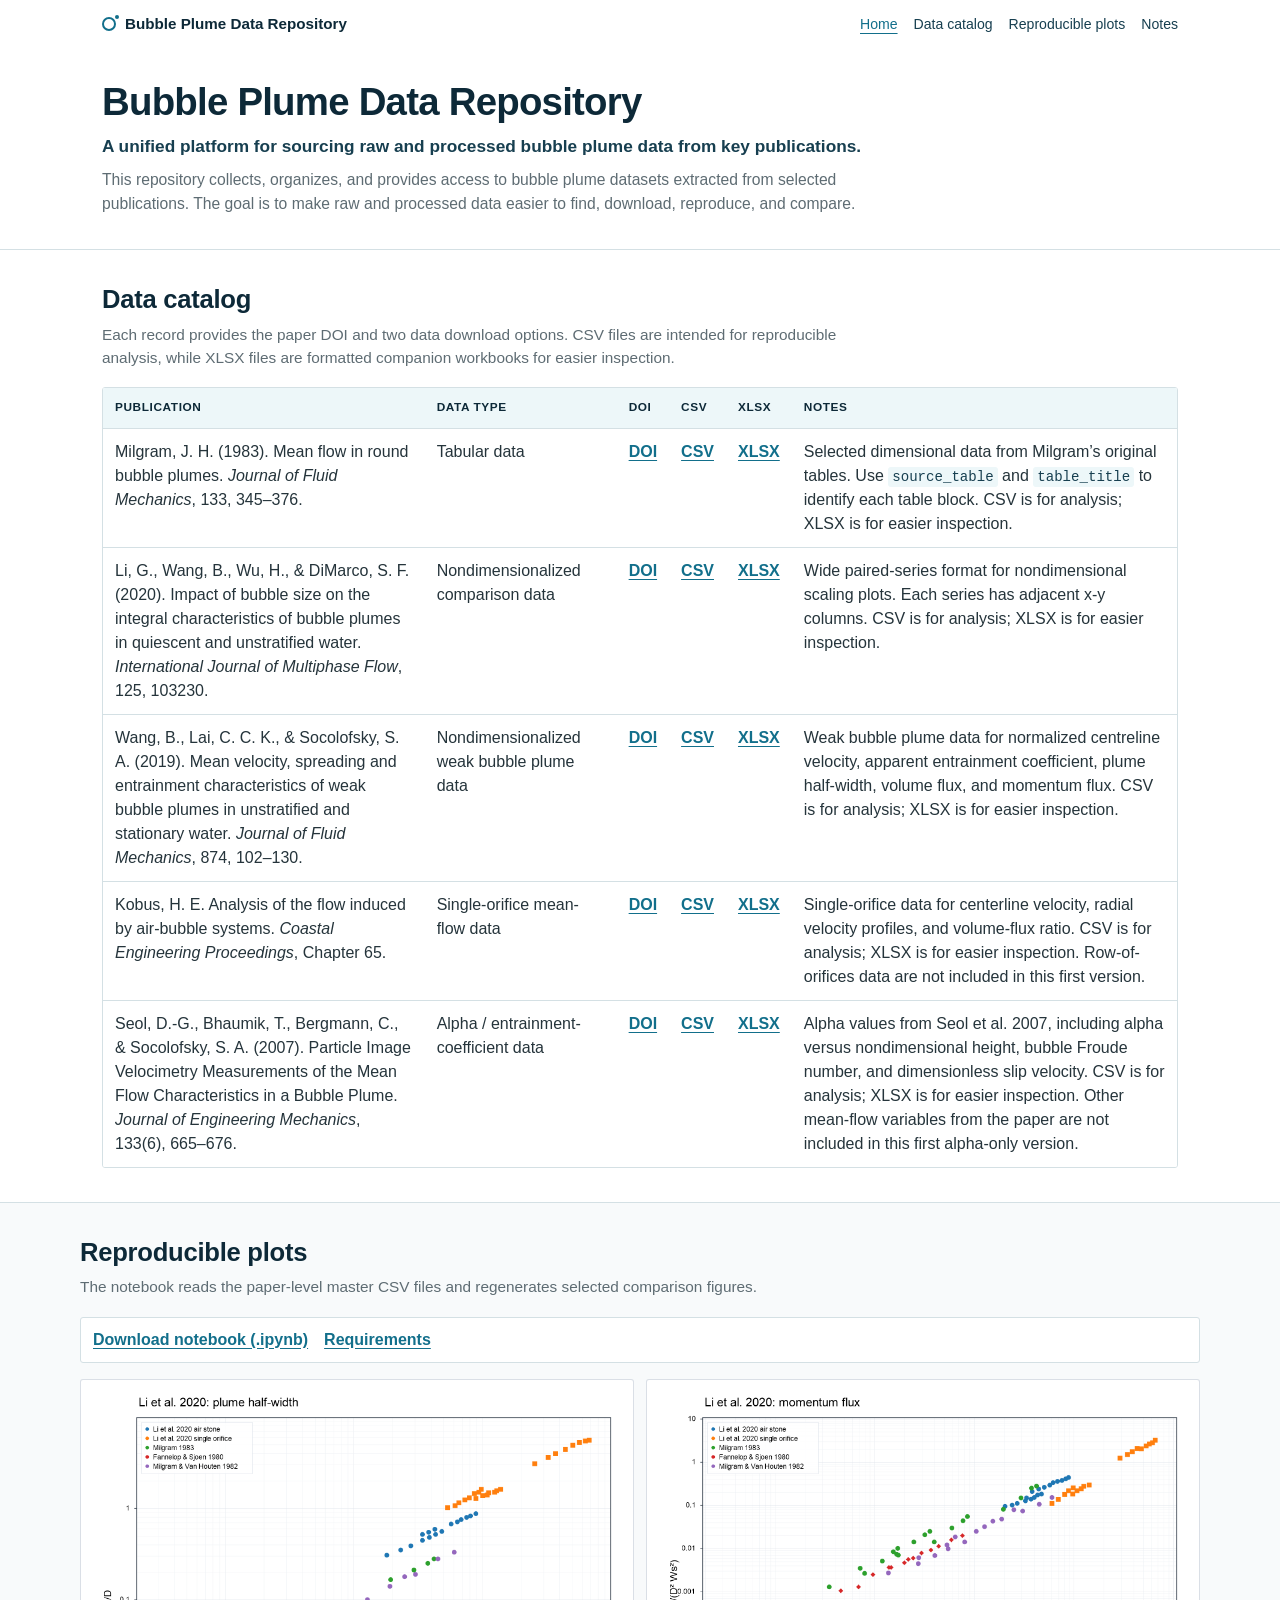
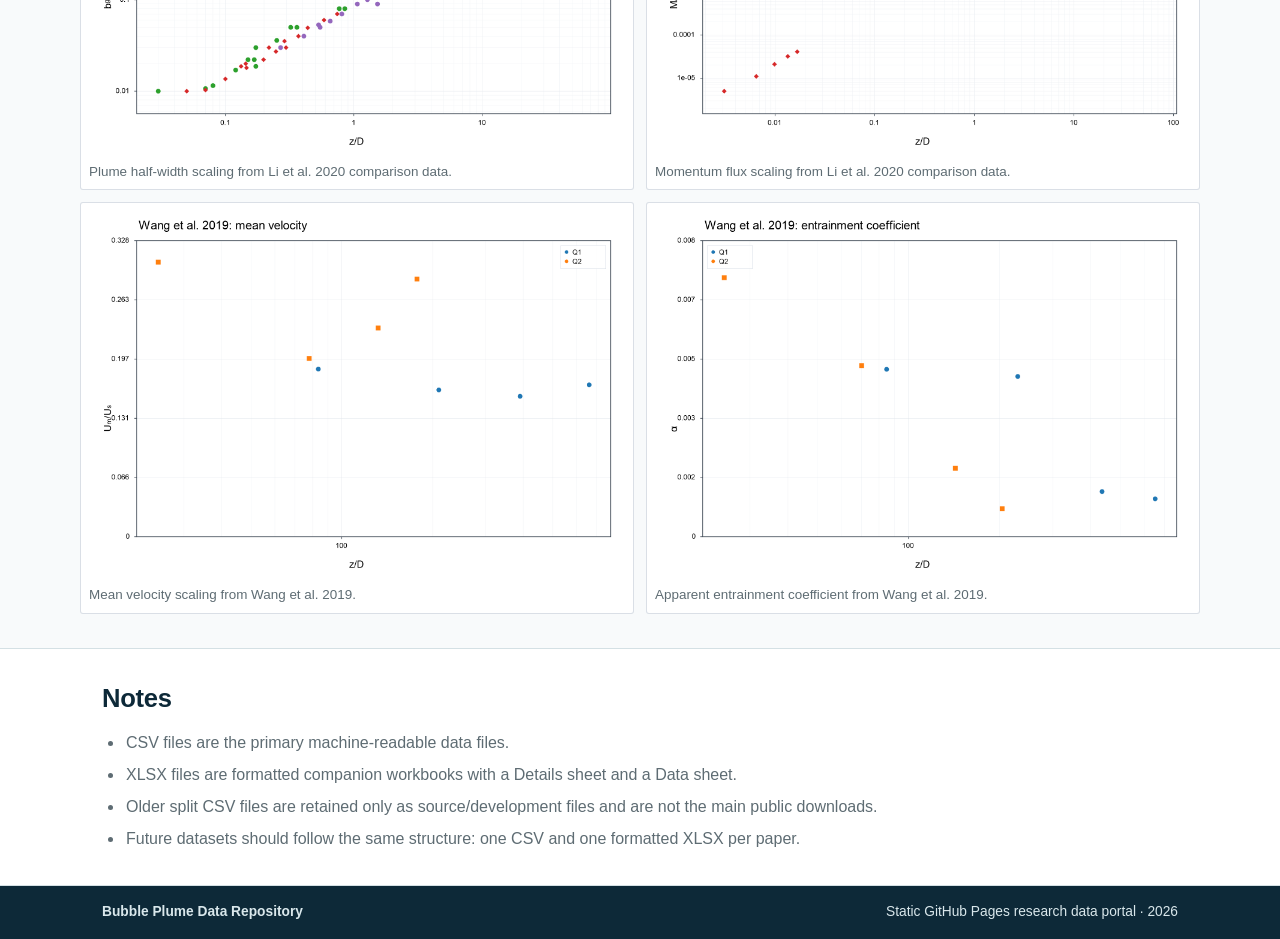
==== index.html @ fd795291 "Dong-Seol_alphavalueadded" ====
<!DOCTYPE html>
<html lang="en">
<head>
  <meta charset="UTF-8" />
  <meta name="viewport" content="width=device-width, initial-scale=1.0" />
  <meta
    name="description"
    content="A compact GitHub Pages data portal for raw and processed bubble plume datasets from key publications."
  />
  <title>Bubble Plume Data Repository</title>
  <link rel="stylesheet" href="style.css" />
</head>
<body>
  <a class="skip-link" href="#main-content">Skip to main content</a>

  <header class="site-header">
    <nav class="navbar" aria-label="Primary navigation">
      <a class="logo" href="#home" aria-label="Bubble Plume Data Repository home">
        <span class="logo-mark" aria-hidden="true"></span>
        <span>Bubble Plume Data Repository</span>
      </a>
      <ul class="nav-links">
        <li><a href="#home" aria-current="page">Home</a></li>
        <li><a href="#data-catalog">Data catalog</a></li>
        <li><a href="#reproducible-plots">Reproducible plots</a></li>
        <li><a href="#notes">Notes</a></li>
      </ul>
    </nav>

    <section id="home" class="hero portal-hero">
      <div class="hero-content">
        <h1>Bubble Plume Data Repository</h1>
        <p class="purpose-statement">
          A unified platform for sourcing raw and processed bubble plume data from key publications.
        </p>
        <p class="hero-text">
          This repository collects, organizes, and provides access to bubble plume datasets extracted from
          selected publications. The goal is to make raw and processed data easier to find, download,
          reproduce, and compare.
        </p>
      </div>
    </section>
  </header>

  <main id="main-content">
    <section id="data-catalog" class="section">
      <div class="section-heading">
        <h2>Data catalog</h2>
        <p class="section-intro">
          Each record provides the paper DOI and two data download options. CSV files are intended for
          reproducible analysis, while XLSX files are formatted companion workbooks for easier inspection.
        </p>
      </div>

      <div class="table-wrap" tabindex="0" role="region" aria-label="Bubble plume data catalog">
        <table class="dataset-table catalog-table">
          <thead>
            <tr>
              <th scope="col">Publication</th>
              <th scope="col">Data type</th>
              <th scope="col">DOI</th>
              <th scope="col">CSV</th>
              <th scope="col">XLSX</th>
              <th scope="col">Notes</th>
            </tr>
          </thead>
          <tbody>
            <tr>
              <td>
                Milgram, J. H. (1983). Mean flow in round bubble plumes.
                <cite>Journal of Fluid Mechanics</cite>, 133, 345&ndash;376.
              </td>
              <td>
                Tabular data
              </td>
              <td>
                <a class="download-link" href="https://doi.org/10.1017/S0022112083001950">
                  DOI
                </a>
              </td>
              <td>
                <a class="download-link" href="csv/paper_data_downloads/csv/papers/milgram_1983.csv" download>CSV</a>
              </td>
              <td>
                <a class="download-link" href="csv/paper_data_downloads/xlsx/papers/milgram_1983.xlsx" download>XLSX</a>
              </td>
              <td>
                Selected dimensional data from Milgram&rsquo;s original tables. Use <code>source_table</code>
                and <code>table_title</code> to identify each table block. CSV is for analysis; XLSX is for
                easier inspection.
              </td>
            </tr>
            <tr>
              <td>
                Li, G., Wang, B., Wu, H., &amp; DiMarco, S. F. (2020). Impact of bubble size on the integral
                characteristics of bubble plumes in quiescent and unstratified water.
                <cite>International Journal of Multiphase Flow</cite>, 125, 103230.
              </td>
              <td>
                Nondimensionalized comparison data
              </td>
              <td>
                <a class="download-link" href="https://doi.org/10.1016/j.ijmultiphaseflow.2020.103230">
                  DOI
                </a>
              </td>
              <td>
                <a class="download-link" href="csv/paper_data_downloads/csv/papers/li_2020.csv" download>CSV</a>
              </td>
              <td>
                <a class="download-link" href="csv/paper_data_downloads/xlsx/papers/li_2020.xlsx" download>XLSX</a>
              </td>
              <td>
                Wide paired-series format for nondimensional scaling plots. Each series has adjacent x-y
                columns. CSV is for analysis; XLSX is for easier inspection.
              </td>
            </tr>
            <tr>
              <td>
                Wang, B., Lai, C. C. K., &amp; Socolofsky, S. A. (2019). Mean velocity, spreading and
                entrainment characteristics of weak bubble plumes in unstratified and stationary water.
                <cite>Journal of Fluid Mechanics</cite>, 874, 102&ndash;130.
              </td>
              <td>
                Nondimensionalized weak bubble plume data
              </td>
              <td>
                <a class="download-link" href="https://doi.org/10.1017/jfm.2019.461">
                  DOI
                </a>
              </td>
              <td>
                <a class="download-link" href="csv/paper_data_downloads/csv/papers/wang_lai_socolofsky_2019.csv" download>CSV</a>
              </td>
              <td>
                <a class="download-link" href="csv/paper_data_downloads/xlsx/papers/wang_lai_socolofsky_2019.xlsx" download>XLSX</a>
              </td>
              <td>
                Weak bubble plume data for normalized centreline velocity, apparent entrainment coefficient,
                plume half-width, volume flux, and momentum flux. CSV is for analysis; XLSX is for easier
                inspection.
              </td>
            </tr>
            <tr>
              <td>
                Kobus, H. E. Analysis of the flow induced by air-bubble systems.
                <cite>Coastal Engineering Proceedings</cite>, Chapter 65.
              </td>
              <td>
                Single-orifice mean-flow data
              </td>
              <td>
                <a class="download-link" href="https://doi.org/10.1061/9780872620131.065">
                  DOI
                </a>
              </td>
              <td>
                <a class="download-link" href="csv/paper_data_downloads/csv/papers/kobus_1968.csv" download>CSV</a>
              </td>
              <td>
                <a class="download-link" href="csv/paper_data_downloads/xlsx/papers/kobus_1968.xlsx" download>XLSX</a>
              </td>
              <td>
                Single-orifice data for centerline velocity, radial velocity profiles, and volume-flux
                ratio. CSV is for analysis; XLSX is for easier inspection. Row-of-orifices data are not
                included in this first version.
              </td>
            </tr>
            <tr>
              <td>
                Seol, D.-G., Bhaumik, T., Bergmann, C., &amp; Socolofsky, S. A. (2007). Particle Image
                Velocimetry Measurements of the Mean Flow Characteristics in a Bubble Plume.
                <cite>Journal of Engineering Mechanics</cite>, 133(6), 665&ndash;676.
              </td>
              <td>
                Alpha / entrainment-coefficient data
              </td>
              <td>
                <a class="download-link" href="https://doi.org/10.1061/(ASCE)0733-9399(2007)133:6(665)">
                  DOI
                </a>
              </td>
              <td>
                <a class="download-link" href="csv/paper_data_downloads/csv/papers/seol_et_al_2007.csv" download>CSV</a>
              </td>
              <td>
                <a class="download-link" href="csv/paper_data_downloads/xlsx/papers/seol_et_al_2007.xlsx" download>XLSX</a>
              </td>
              <td>
                Alpha values from Seol et al. 2007, including alpha versus nondimensional height, bubble
                Froude number, and dimensionless slip velocity. CSV is for analysis; XLSX is for easier
                inspection. Other mean-flow variables from the paper are not included in this first
                alpha-only version.
              </td>
            </tr>
          </tbody>
        </table>
      </div>
    </section>

    <section id="reproducible-plots" class="section accent-section">
      <div class="section-heading">
        <h2>Reproducible plots</h2>
        <p class="section-intro">
          The notebook reads the paper-level master CSV files and regenerates selected comparison figures.
        </p>
      </div>

      <div class="resource-links" aria-label="Reproducible plotting resources">
        <a class="download-link" href="notebooks/reproducible_plots.ipynb" download="reproducible_plots.ipynb">Download notebook (.ipynb)</a>
        <a class="download-link" href="requirements.txt" download="requirements.txt">Requirements</a>
      </div>

      <div class="figure-grid">
        <figure class="figure-card">
          <img
            src="figures/reproducible_plots/li_2020_bgD_vs_zhat.png"
            alt="Plot of nondimensional plume half-width b_g over D versus z over D."
          />
          <figcaption>
            Plume half-width scaling from Li et al. 2020 comparison data.
          </figcaption>
        </figure>

        <figure class="figure-card">
          <img
            src="figures/reproducible_plots/li_2020_Mhat_vs_zhat.png"
            alt="Plot of nondimensional momentum flux versus z over D."
          />
          <figcaption>
            Momentum flux scaling from Li et al. 2020 comparison data.
          </figcaption>
        </figure>

        <figure class="figure-card">
          <img
            src="figures/reproducible_plots/wang_2019_UmUs_vs_zhat.png"
            alt="Plot of Wang et al. 2019 normalized mean velocity versus z over D."
          />
          <figcaption>
            Mean velocity scaling from Wang et al. 2019.
          </figcaption>
        </figure>

        <figure class="figure-card">
          <img
            src="figures/reproducible_plots/wang_2019_alpha_vs_zhat.png"
            alt="Plot of Wang et al. 2019 apparent entrainment coefficient versus z over D."
          />
          <figcaption>
            Apparent entrainment coefficient from Wang et al. 2019.
          </figcaption>
        </figure>
      </div>
    </section>

    <section id="notes" class="section">
      <div class="section-heading">
        <h2>Notes</h2>
      </div>

      <ul class="compact-list data-notes-list">
        <li>CSV files are the primary machine-readable data files.</li>
        <li>XLSX files are formatted companion workbooks with a Details sheet and a Data sheet.</li>
        <li>Older split CSV files are retained only as source/development files and are not the main public downloads.</li>
        <li>Future datasets should follow the same structure: one CSV and one formatted XLSX per paper.</li>
      </ul>
    </section>
  </main>

  <footer class="site-footer">
    <p><strong>Bubble Plume Data Repository</strong></p>
    <p>Static GitHub Pages research data portal &middot; 2026</p>
  </footer>
</body>
</html>
---- style.css ----
* {
  box-sizing: border-box;
  margin: 0;
  padding: 0;
}

:root {
  --navy: #0d2938;
  --navy-soft: #173f50;
  --blue: #126f8b;
  --cyan: #83d5e7;
  --light-blue: #edf7f9;
  --paper: #f8fafb;
  --text: #25343b;
  --muted: #5e6c73;
  --white: #ffffff;
  --border: #d4e0e4;
  --max-width: 1120px;
}

html {
  scroll-behavior: smooth;
}

body {
  background: var(--white);
  color: var(--text);
  font-family: Arial, Helvetica, sans-serif;
  line-height: 1.5;
}

a {
  color: inherit;
}

code {
  font-family: "Courier New", Courier, monospace;
}

.skip-link {
  position: absolute;
  top: 10px;
  left: 10px;
  z-index: 10;
  padding: 8px 12px;
  background: var(--white);
  color: var(--navy);
  font-weight: 700;
  transform: translateY(-160%);
}

.skip-link:focus {
  transform: translateY(0);
}

.site-header {
  border-bottom: 1px solid var(--border);
  background: var(--white);
}

.navbar {
  display: flex;
  align-items: center;
  justify-content: space-between;
  gap: 18px;
  max-width: var(--max-width);
  margin: 0 auto;
  padding: 12px 22px;
}

.logo {
  display: inline-flex;
  align-items: center;
  gap: 9px;
  color: var(--navy);
  font-size: 0.95rem;
  font-weight: 700;
  text-decoration: none;
}

.logo-mark {
  width: 14px;
  height: 14px;
  border: 2px solid var(--blue);
  border-radius: 50%;
  box-shadow: 8px -7px 0 -5px var(--blue);
}

.nav-links {
  display: flex;
  flex-wrap: wrap;
  gap: 6px 16px;
  list-style: none;
}

.nav-links a {
  color: var(--navy-soft);
  font-size: 0.88rem;
  text-decoration: none;
}

.nav-links a:hover,
.nav-links a[aria-current="page"] {
  color: var(--blue);
  text-decoration: underline;
  text-underline-offset: 4px;
}

.hero {
  display: grid;
  grid-template-columns: minmax(0, 1.6fr) minmax(260px, 0.75fr);
  gap: 34px;
  max-width: var(--max-width);
  margin: 0 auto;
  padding: 34px 22px 38px;
}

.portal-hero,
.page-hero {
  grid-template-columns: minmax(0, 1fr);
  padding-top: 32px;
  padding-bottom: 34px;
}

.paper-hero {
  grid-template-columns: minmax(0, 1.45fr) minmax(260px, 0.65fr);
}

.hero-content {
  max-width: 880px;
}

h1 {
  max-width: 860px;
  margin-bottom: 10px;
  color: var(--navy);
  font-size: clamp(1.85rem, 3vw, 2.55rem);
  letter-spacing: -0.02em;
  line-height: 1.15;
}

h2 {
  color: var(--navy);
  font-size: clamp(1.35rem, 2vw, 1.85rem);
  letter-spacing: -0.01em;
  line-height: 1.2;
}

h3 {
  color: var(--navy);
}

.purpose-statement,
.paper-title {
  margin-bottom: 8px;
  color: var(--navy-soft);
  font-size: 1.08rem;
  font-weight: 700;
}

.hero-text {
  max-width: 780px;
  color: var(--muted);
  font-size: 0.98rem;
}

.scope-card {
  align-self: start;
  padding: 16px;
  border: 1px solid var(--border);
  border-left: 4px solid var(--blue);
  border-radius: 3px;
  background: var(--paper);
}

.scope-card ul {
  display: grid;
  gap: 7px;
  padding-left: 18px;
  color: var(--muted);
  font-size: 0.92rem;
}

.paper-facts {
  display: grid;
  gap: 10px;
}

.paper-facts div {
  padding-bottom: 8px;
  border-bottom: 1px solid var(--border);
}

.paper-facts div:last-child {
  padding-bottom: 0;
  border-bottom: 0;
}

.paper-facts dt {
  color: var(--blue);
  font-size: 0.72rem;
  font-weight: 800;
  letter-spacing: 0.06em;
  text-transform: uppercase;
}

.paper-facts dd {
  color: var(--navy-soft);
  font-size: 0.92rem;
}

.section {
  max-width: var(--max-width);
  margin: 0 auto;
  padding: 34px 22px;
  scroll-margin-top: 20px;
}

.section-heading {
  max-width: 820px;
  margin-bottom: 18px;
}

.section-intro {
  max-width: 760px;
  margin-top: 8px;
  color: var(--muted);
  font-size: 0.96rem;
}

.accent-section {
  max-width: none;
  border-top: 1px solid var(--border);
  border-bottom: 1px solid var(--border);
  background: var(--paper);
}

.accent-section > * {
  max-width: var(--max-width);
  margin-right: auto;
  margin-left: auto;
}

.table-wrap {
  overflow-x: auto;
  border: 1px solid var(--border);
  border-radius: 3px;
  background: var(--white);
}

.table-wrap:focus-visible {
  outline: 3px solid var(--cyan);
  outline-offset: 3px;
}

.dataset-table {
  width: 100%;
  min-width: 760px;
  border-collapse: collapse;
  background: var(--white);
}

.catalog-table {
  min-width: 1040px;
}

.dataset-table caption {
  padding: 10px 12px;
  border-bottom: 1px solid var(--border);
  color: var(--muted);
  font-size: 0.88rem;
  text-align: left;
}

.dataset-table th,
.dataset-table td {
  padding: 11px 12px;
  border-bottom: 1px solid var(--border);
  text-align: left;
  vertical-align: top;
}

.dataset-table th {
  background: var(--light-blue);
  color: var(--navy);
  font-size: 0.74rem;
  letter-spacing: 0.05em;
  text-transform: uppercase;
}

.dataset-table tbody tr:last-child td {
  border-bottom: 0;
}

.dataset-table code,
.metadata-note code,
.data-notes-list code {
  padding: 2px 4px;
  border-radius: 3px;
  background: var(--light-blue);
  color: var(--navy-soft);
  font-size: 0.88rem;
}

.table-link-list {
  display: grid;
  gap: 5px;
  padding-left: 18px;
}

.download-pair {
  display: inline-flex;
  flex-wrap: wrap;
  gap: 4px 8px;
  align-items: baseline;
}

.download-link,
.dataset-page-link,
.doi-link {
  color: var(--blue);
  font-weight: 700;
  text-underline-offset: 3px;
}

.compact-list {
  display: grid;
  gap: 8px;
  max-width: 900px;
  padding-left: 22px;
  color: var(--muted);
}

.resource-links {
  display: flex;
  flex-wrap: wrap;
  gap: 8px 16px;
  margin-bottom: 16px;
  padding: 10px 12px;
  border: 1px solid var(--border);
  border-radius: 3px;
  background: var(--white);
}

.figure-grid {
  display: grid;
  grid-template-columns: repeat(2, minmax(0, 1fr));
  gap: 12px;
}

.figure-card {
  padding: 6px;
  border: 1px solid rgba(148, 163, 184, 0.35);
  border-radius: 3px;
  background: var(--white);
}

.figure-grid img {
  display: block;
  width: 100%;
  height: auto;
}

.figure-grid figcaption {
  margin: 6px 2px 2px;
  color: var(--muted);
  font-size: 0.84rem;
  line-height: 1.35;
}

.figure-note {
  max-width: 820px;
  margin-top: 14px;
  color: var(--muted);
  font-size: 0.92rem;
}

.figure-list li,
.data-notes-list li {
  padding-left: 2px;
}

.paper-synopsis {
  border-top: 1px solid var(--border);
  border-bottom: 1px solid var(--border);
  background: var(--paper);
}

.paper-synopsis-inner {
  display: grid;
  grid-template-columns: 145px minmax(0, 1fr);
  gap: 22px;
  max-width: var(--max-width);
  margin: 0 auto;
  padding: 18px 22px;
}

.paper-synopsis h2 {
  color: var(--blue);
  font-size: 0.72rem;
  letter-spacing: 0.1em;
  line-height: 1.4;
  text-transform: uppercase;
}

.paper-synopsis p {
  max-width: 900px;
  color: var(--navy-soft);
  font-size: 0.94rem;
}

.citation-grid {
  display: grid;
  grid-template-columns: 1fr 1fr;
  gap: 14px;
}

.citation-card {
  padding: 17px;
  border: 1px solid var(--border);
  border-radius: 3px;
  background: var(--white);
}

.citation-card.primary-source {
  border-left: 4px solid var(--blue);
}

.citation-card h3 {
  margin-bottom: 8px;
  font-size: 1.02rem;
}

.citation-card p {
  color: var(--muted);
}

.citation-card-wide {
  max-width: 900px;
}

.doi-link {
  display: inline-block;
  margin-top: 12px;
  overflow-wrap: anywhere;
}

.provenance-note {
  max-width: var(--max-width);
  padding-left: 20px;
  border-left: 4px solid var(--blue);
}

.provenance-note h2 {
  margin-bottom: 10px;
  font-size: clamp(1.28rem, 1.8vw, 1.55rem);
}

.provenance-note > p:last-child {
  max-width: 920px;
  color: var(--navy-soft);
}

.related-record-link {
  max-width: 920px;
  margin-top: 12px;
  color: var(--navy-soft);
}

.variable-definition {
  display: block;
  max-width: 250px;
  margin-top: 4px;
  color: var(--muted);
  font-size: 0.82rem;
  line-height: 1.35;
}

.dataset-group + .dataset-group {
  margin-top: 26px;
}

.dataset-group-heading {
  margin-bottom: 10px;
}

.dataset-group-heading h3 {
  margin-bottom: 2px;
  font-size: 1.05rem;
}

.dataset-group-heading p {
  color: var(--muted);
  font-size: 0.9rem;
}

.metadata-note {
  max-width: 850px;
  margin-top: 14px;
  padding: 12px 14px;
  border-left: 4px solid var(--blue);
  background: var(--light-blue);
  color: var(--muted);
}

/* Legacy prototype components retained so secondary pages still render cleanly. */
.two-column,
.card-grid,
.related-projects-list,
.comparison-section,
.group-section,
.collaboration-section {
  display: grid;
  gap: 20px;
}

.two-column,
.related-projects-list,
.citation-grid,
.collaboration-section {
  grid-template-columns: 1fr 1fr;
}

.card-grid {
  grid-template-columns: repeat(3, 1fr);
}

.info-card,
.featured-dataset,
.profile-card,
.related-projects-list article,
.feature-item {
  padding: 16px;
  border: 1px solid var(--border);
  border-radius: 3px;
  background: var(--white);
}

.info-card h3,
.feature-item h3,
.profile-card h3,
.focus-card h3,
.related-projects-list h3 {
  margin-bottom: 6px;
  font-size: 1.05rem;
}

.info-card p,
.feature-item p,
.wide-text,
.two-column p,
.focus-card p,
.related-projects-list p,
.collaboration-copy {
  color: var(--muted);
}

.researcher-card {
  min-height: 145px;
}

.placeholder-contact {
  margin-top: 14px;
  padding: 12px 14px;
  border-left: 4px solid var(--blue);
  background: var(--light-blue);
  color: var(--navy-soft);
  font-weight: 700;
}

.card-number,
.feature-number,
.related-projects-list article > span {
  color: var(--blue);
  font-size: 0.75rem;
  font-weight: 800;
}

.dataset-records,
.feature-list,
.roadmap {
  display: grid;
  gap: 10px;
  list-style: none;
}

.featured-dataset {
  display: flex;
  align-items: center;
  justify-content: space-between;
  gap: 18px;
  border-left: 4px solid var(--blue);
}

.dataset-page-link {
  flex: 0 0 auto;
}

.profile-card {
  display: grid;
  grid-template-columns: 100px 1fr;
  gap: 18px;
  align-items: center;
}

.profile-placeholder {
  display: grid;
  width: 100px;
  height: 100px;
  place-items: center;
  border-radius: 50%;
  background: var(--light-blue);
  color: var(--blue);
  font-size: 1.1rem;
  font-weight: 800;
}

.group-section {
  max-width: none;
  padding-right: max(22px, calc((100% - var(--max-width)) / 2 + 22px));
  padding-left: max(22px, calc((100% - var(--max-width)) / 2 + 22px));
  border-top: 1px solid var(--border);
  border-bottom: 1px solid var(--border);
  background: var(--paper);
}

.site-footer {
  display: flex;
  justify-content: space-between;
  gap: 18px;
  padding: 16px max(22px, calc((100% - var(--max-width)) / 2 + 22px));
  border-top: 1px solid var(--border);
  background: var(--navy);
  color: #d9e7eb;
  font-size: 0.86rem;
}

a:focus-visible {
  outline: 3px solid var(--cyan);
  outline-offset: 3px;
}

@media (max-width: 900px) {
  .navbar {
    align-items: flex-start;
    flex-direction: column;
  }

  .hero,
  .paper-hero,
  .two-column,
  .related-projects-list,
  .citation-grid,
  .collaboration-section {
    grid-template-columns: 1fr;
  }

  .paper-synopsis-inner {
    grid-template-columns: 1fr;
    gap: 6px;
  }

  .scope-card {
    max-width: 560px;
  }
}

@media (max-width: 700px) {
  .navbar,
  .hero,
  .section,
  .paper-synopsis-inner {
    padding-right: 18px;
    padding-left: 18px;
  }

  .hero {
    padding-top: 26px;
    padding-bottom: 28px;
  }

  h1 {
    font-size: clamp(1.65rem, 8vw, 2.15rem);
  }

  .section {
    padding-top: 28px;
    padding-bottom: 28px;
  }

  .card-grid,
  .figure-grid,
  .roadmap {
    grid-template-columns: 1fr;
  }

  .profile-card,
  .featured-dataset {
    align-items: flex-start;
    grid-template-columns: 1fr;
    flex-direction: column;
  }

  .site-footer {
    flex-direction: column;
  }
}

@media (prefers-reduced-motion: reduce) {
  html {
    scroll-behavior: auto;
  }
}
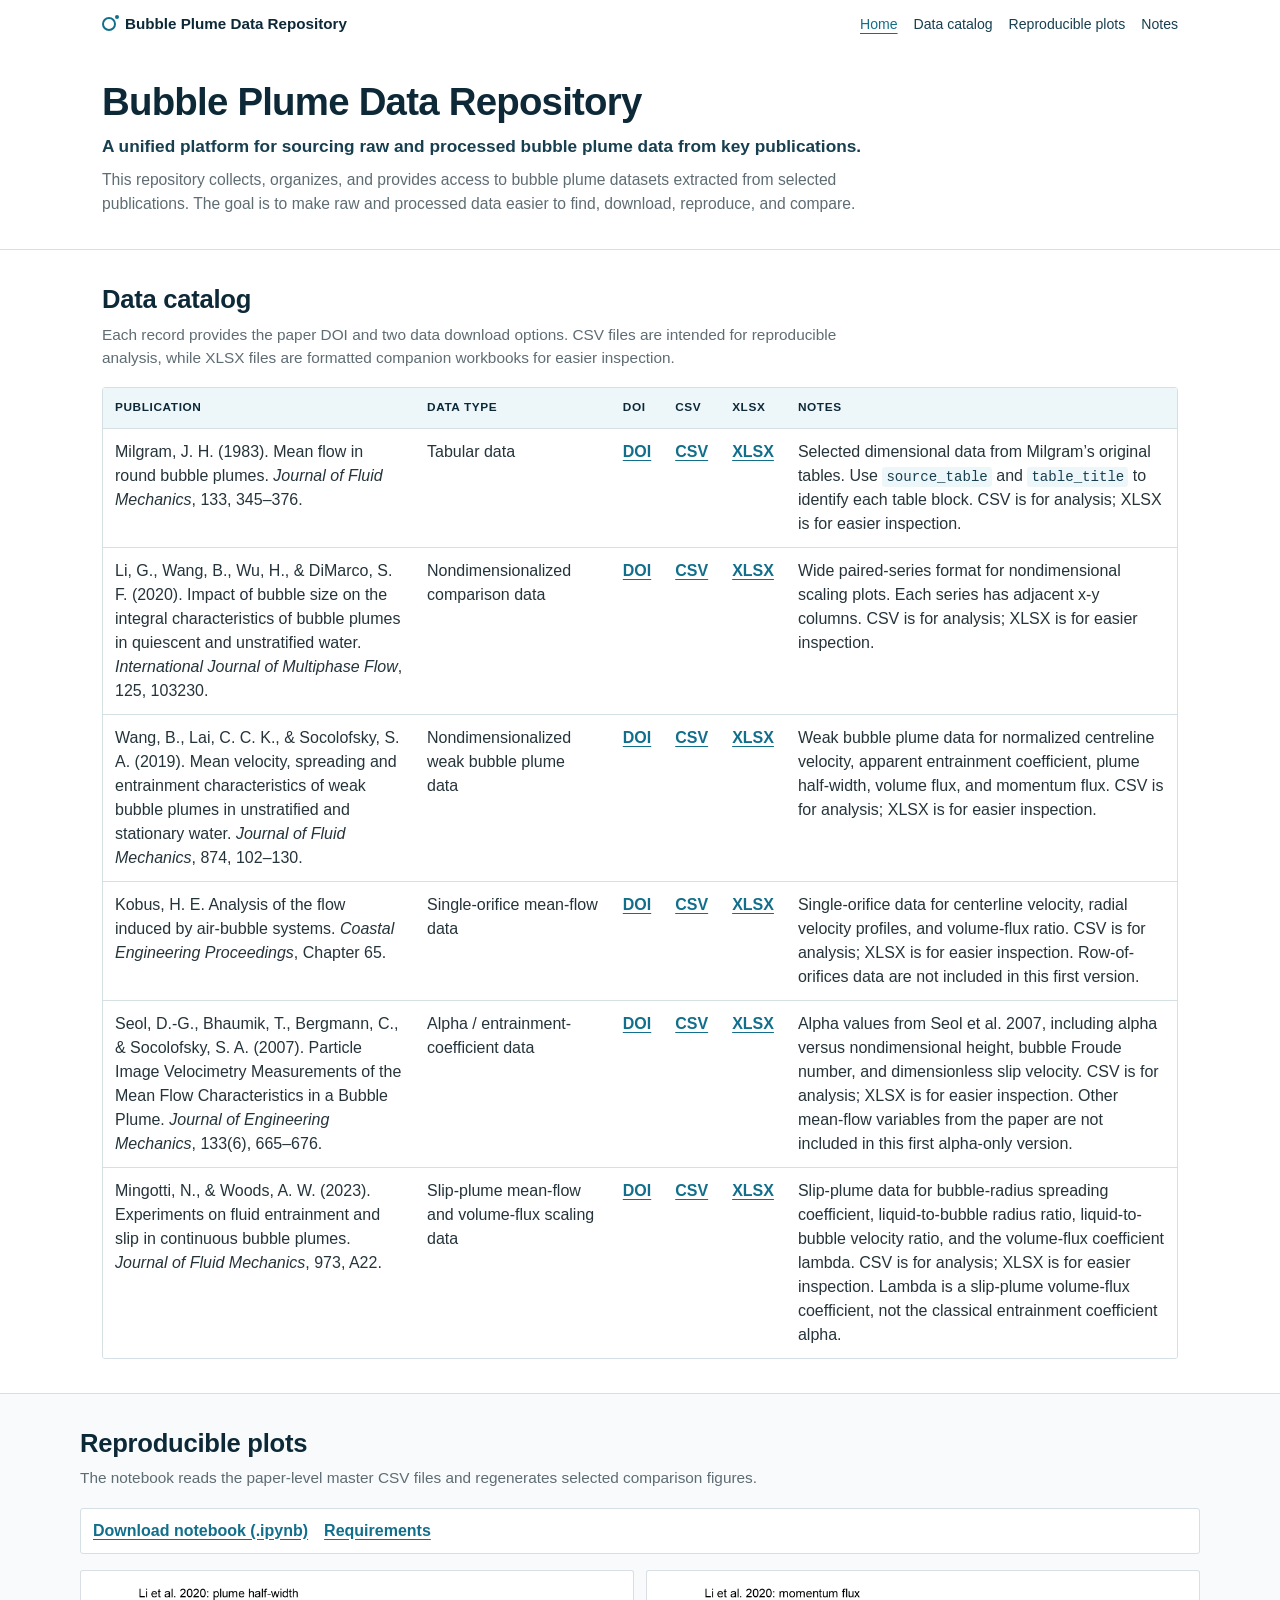
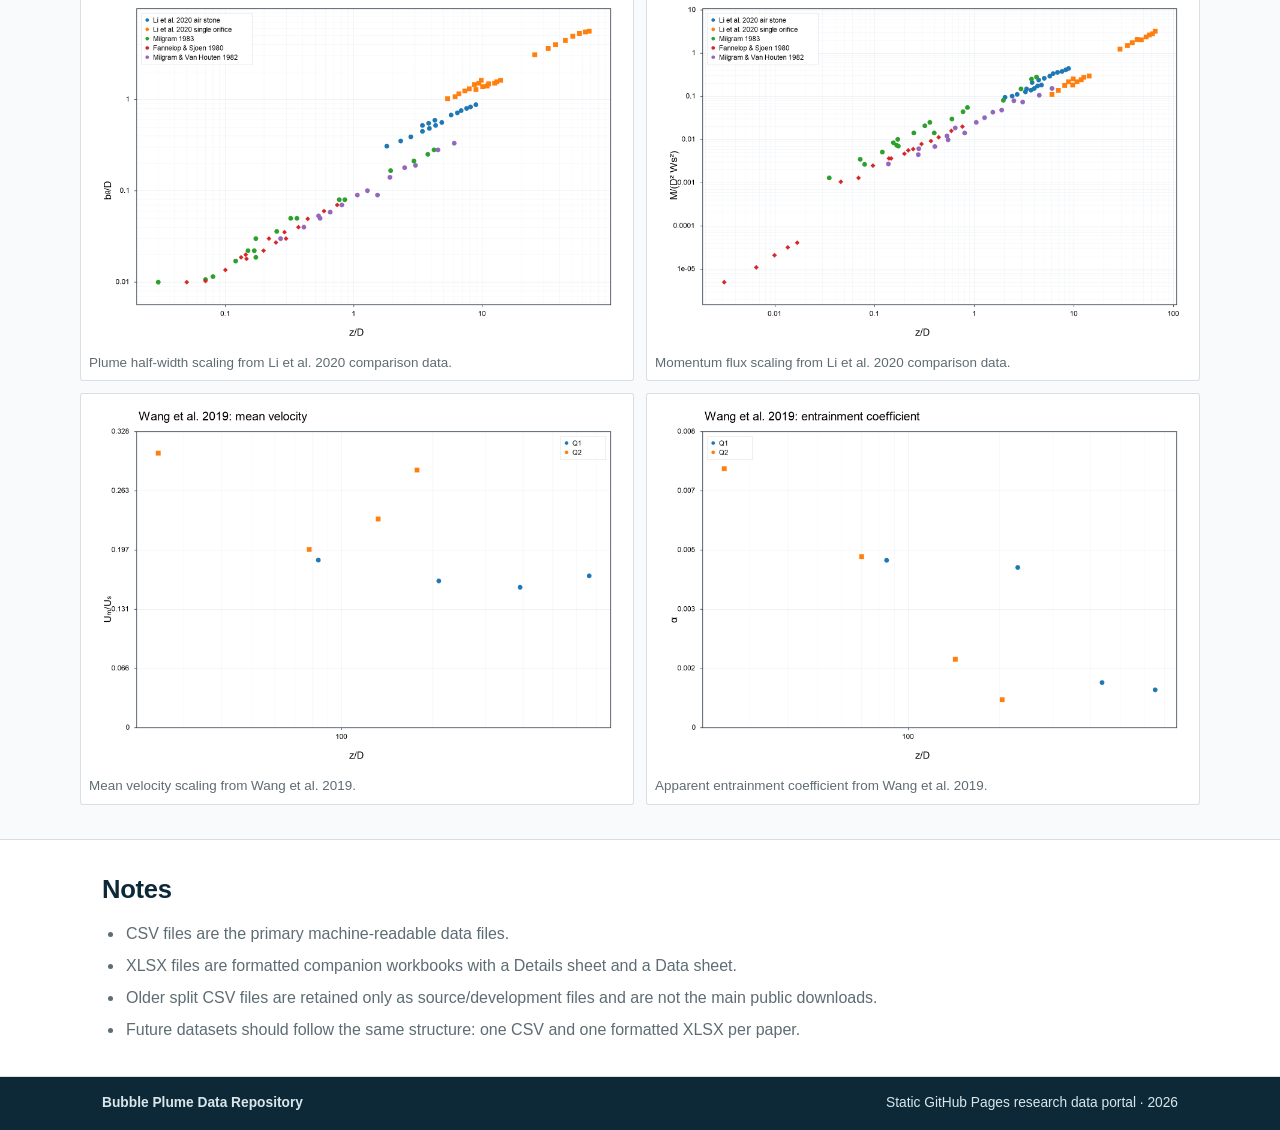
==== commit 701d1580: "Mingotti and Woods added" ====
--- a/index.html
+++ b/index.html
@@ -193,6 +193,32 @@
                 alpha-only version.
               </td>
             </tr>
+            <tr>
+              <td>
+                Mingotti, N., &amp; Woods, A. W. (2023). Experiments on fluid entrainment and slip in
+                continuous bubble plumes. <cite>Journal of Fluid Mechanics</cite>, 973, A22.
+              </td>
+              <td>
+                Slip-plume mean-flow and volume-flux scaling data
+              </td>
+              <td>
+                <a class="download-link" href="https://doi.org/10.1017/jfm.2023.668">
+                  DOI
+                </a>
+              </td>
+              <td>
+                <a class="download-link" href="csv/paper_data_downloads/csv/papers/mingotti_woods_2023.csv" download>CSV</a>
+              </td>
+              <td>
+                <a class="download-link" href="csv/paper_data_downloads/xlsx/papers/mingotti_woods_2023.xlsx" download>XLSX</a>
+              </td>
+              <td>
+                Slip-plume data for bubble-radius spreading coefficient, liquid-to-bubble radius ratio,
+                liquid-to-bubble velocity ratio, and the volume-flux coefficient lambda. CSV is for
+                analysis; XLSX is for easier inspection. Lambda is a slip-plume volume-flux coefficient,
+                not the classical entrainment coefficient alpha.
+              </td>
+            </tr>
           </tbody>
         </table>
       </div>
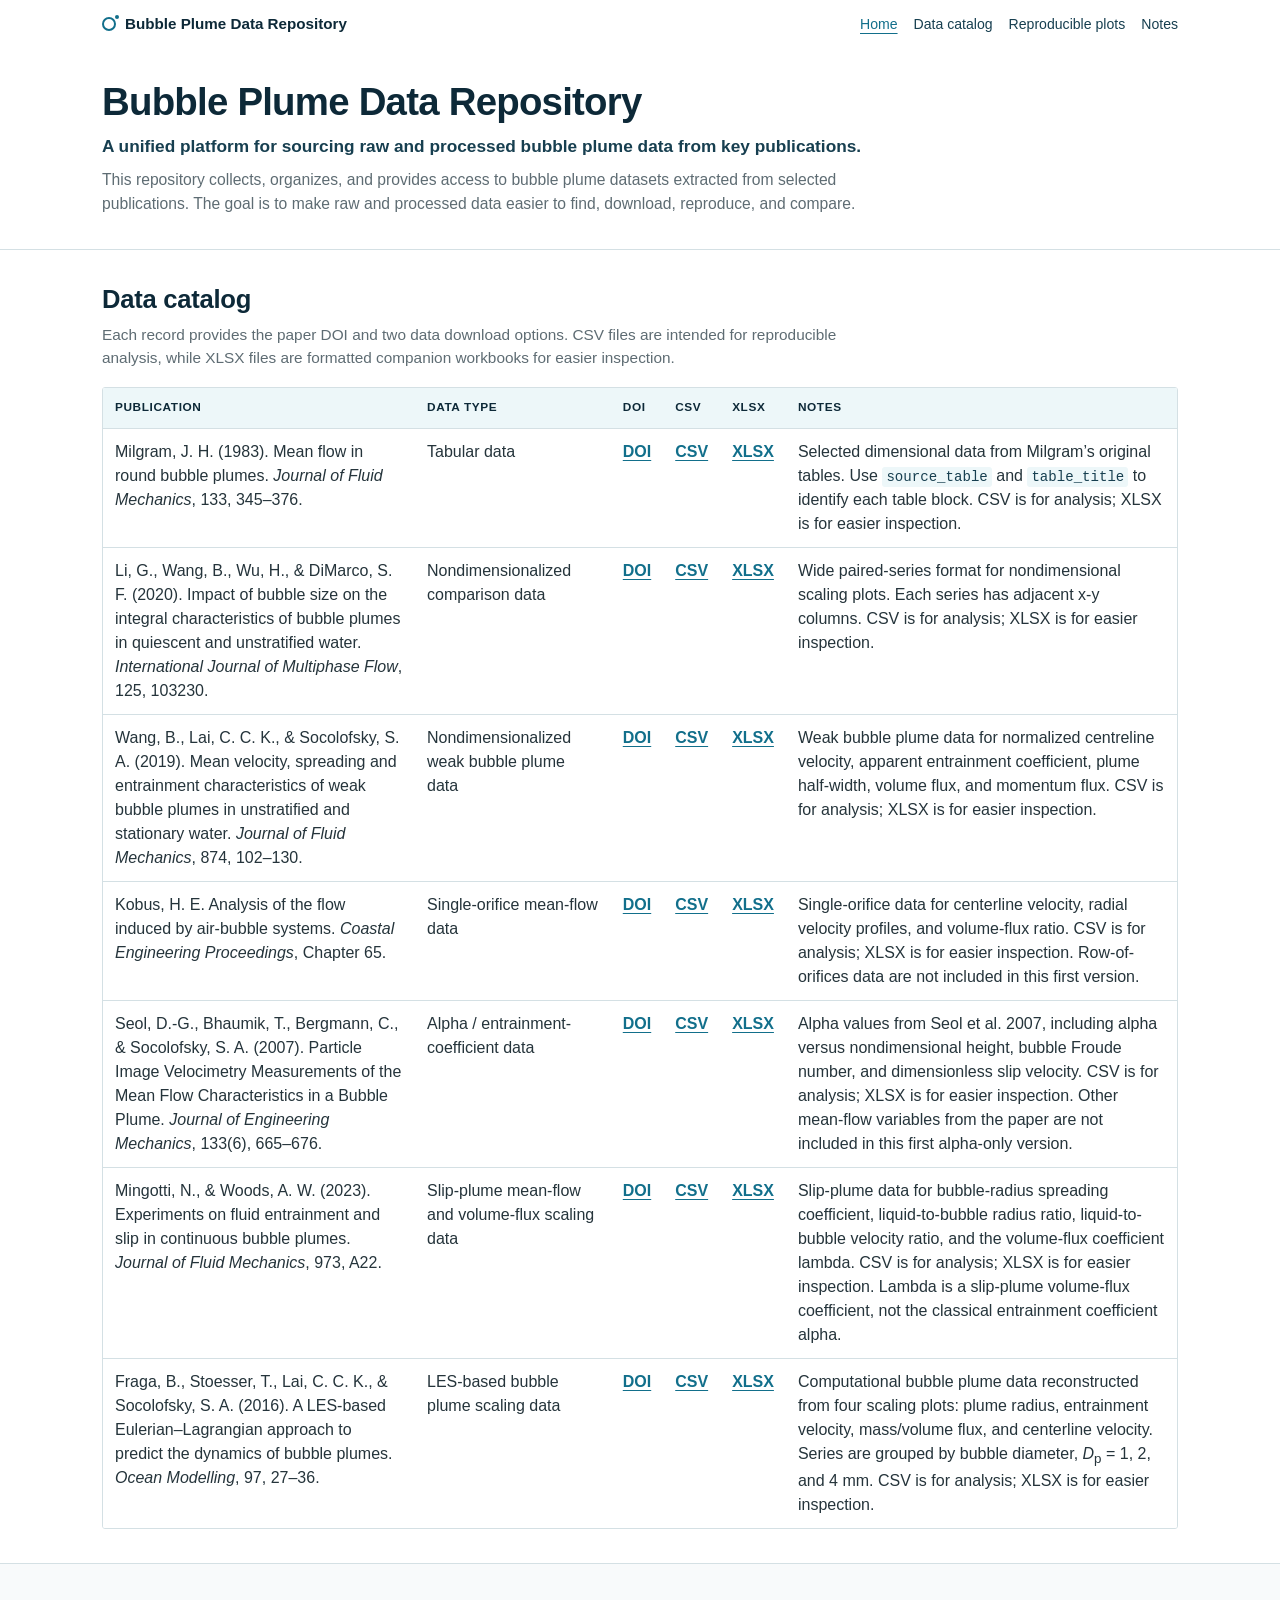
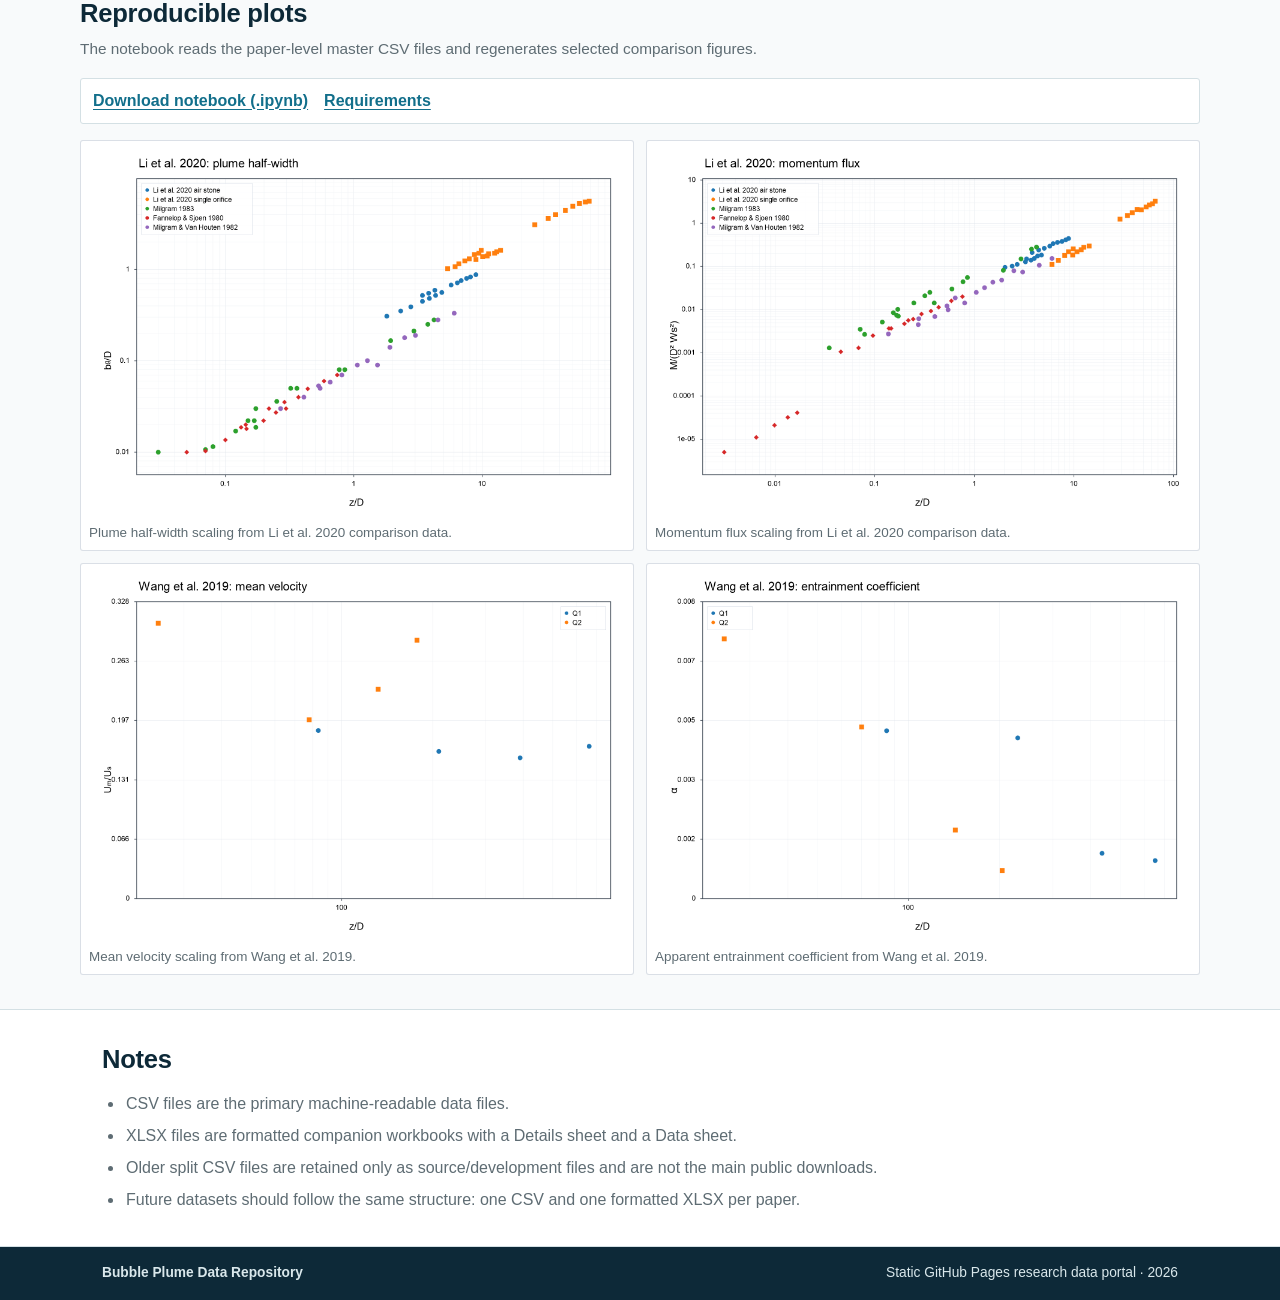
==== commit 5685a6b5: "Braga_2016_added" ====
--- a/index.html
+++ b/index.html
@@ -219,6 +219,33 @@
                 not the classical entrainment coefficient alpha.
               </td>
             </tr>
+            <tr>
+              <td>
+                Fraga, B., Stoesser, T., Lai, C. C. K., &amp; Socolofsky, S. A. (2016). A LES-based
+                Eulerian&ndash;Lagrangian approach to predict the dynamics of bubble plumes.
+                <cite>Ocean Modelling</cite>, 97, 27&ndash;36.
+              </td>
+              <td>
+                LES-based bubble plume scaling data
+              </td>
+              <td>
+                <a class="download-link" href="https://doi.org/10.1016/j.ocemod.2015.11.005">
+                  DOI
+                </a>
+              </td>
+              <td>
+                <a class="download-link" href="csv/paper_data_downloads/csv/papers/fraga_et_al_2016.csv" download>CSV</a>
+              </td>
+              <td>
+                <a class="download-link" href="csv/paper_data_downloads/xlsx/papers/fraga_et_al_2016.xlsx" download>XLSX</a>
+              </td>
+              <td>
+                Computational bubble plume data reconstructed from four scaling plots: plume radius,
+                entrainment velocity, mass/volume flux, and centerline velocity. Series are grouped by
+                bubble diameter, <em>D</em><sub>p</sub> = 1, 2, and 4 mm. CSV is for analysis; XLSX is
+                for easier inspection.
+              </td>
+            </tr>
           </tbody>
         </table>
       </div>
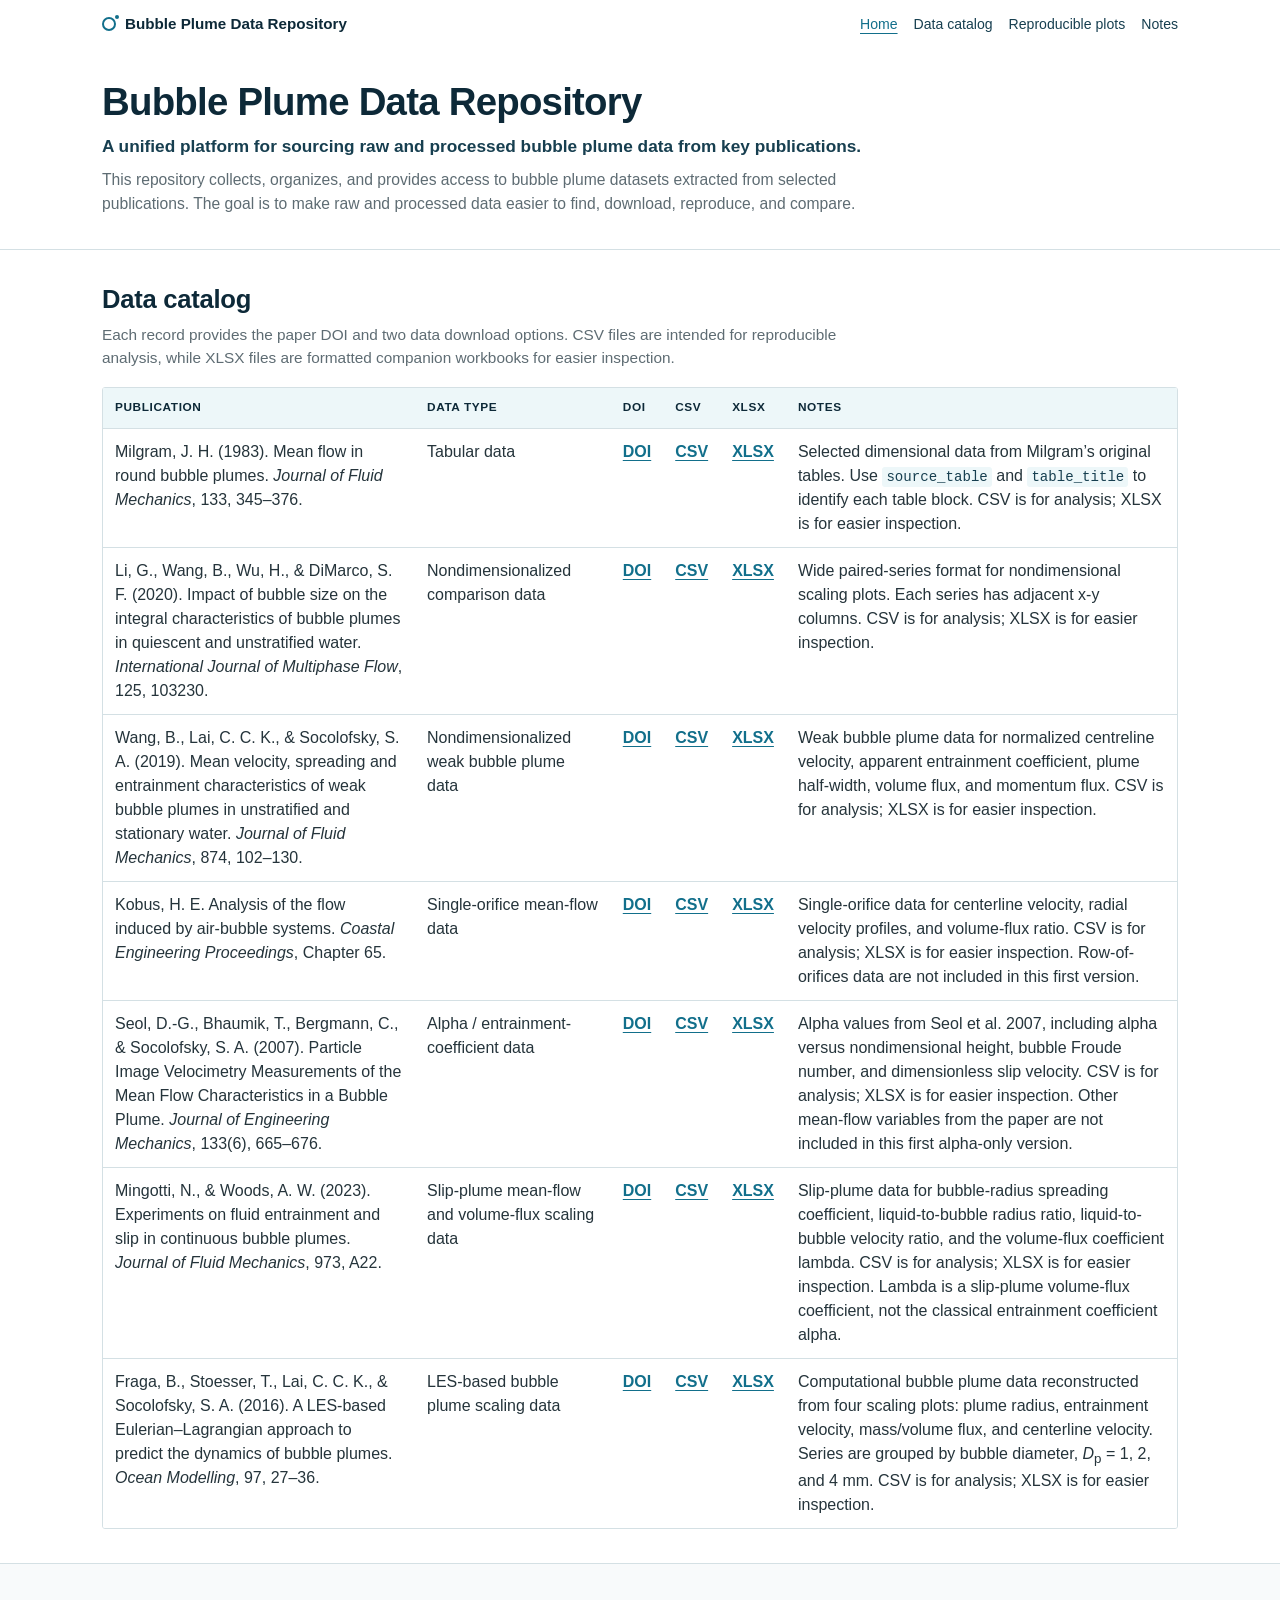
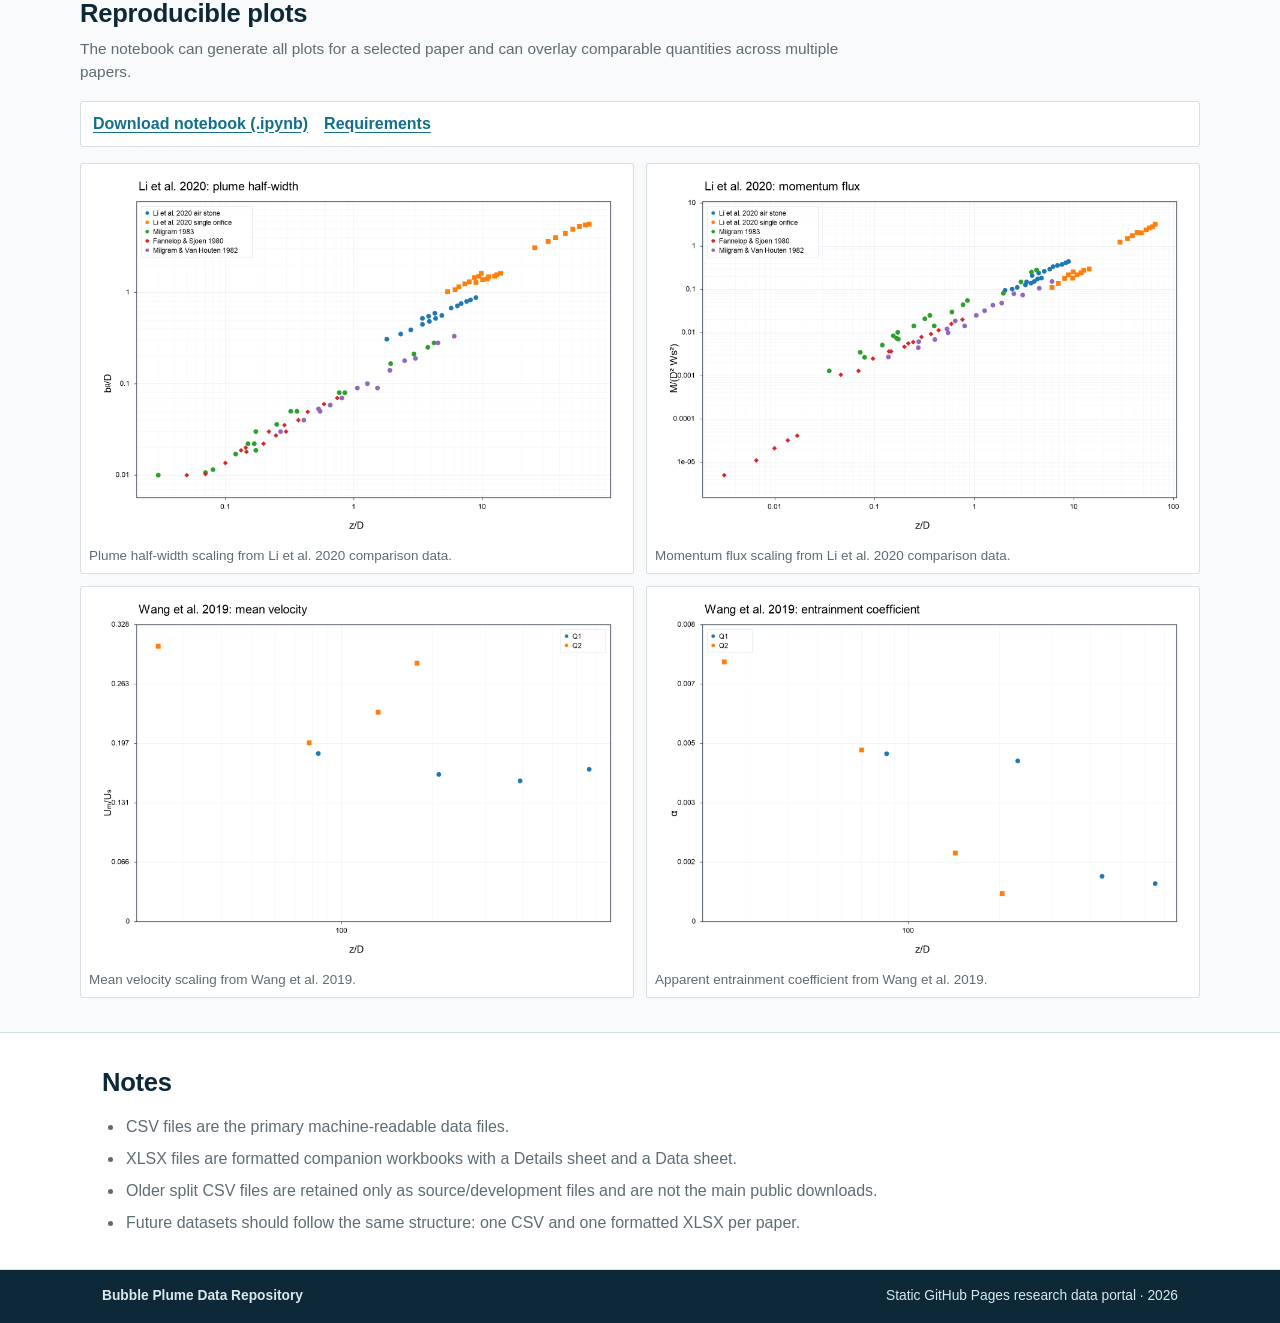
==== commit 0c4fc16c: "updatedd_notebooks" ====
--- a/index.html
+++ b/index.html
@@ -255,7 +255,8 @@
       <div class="section-heading">
         <h2>Reproducible plots</h2>
         <p class="section-intro">
-          The notebook reads the paper-level master CSV files and regenerates selected comparison figures.
+          The notebook can generate all plots for a selected paper and can overlay comparable quantities
+          across multiple papers.
         </p>
       </div>
 
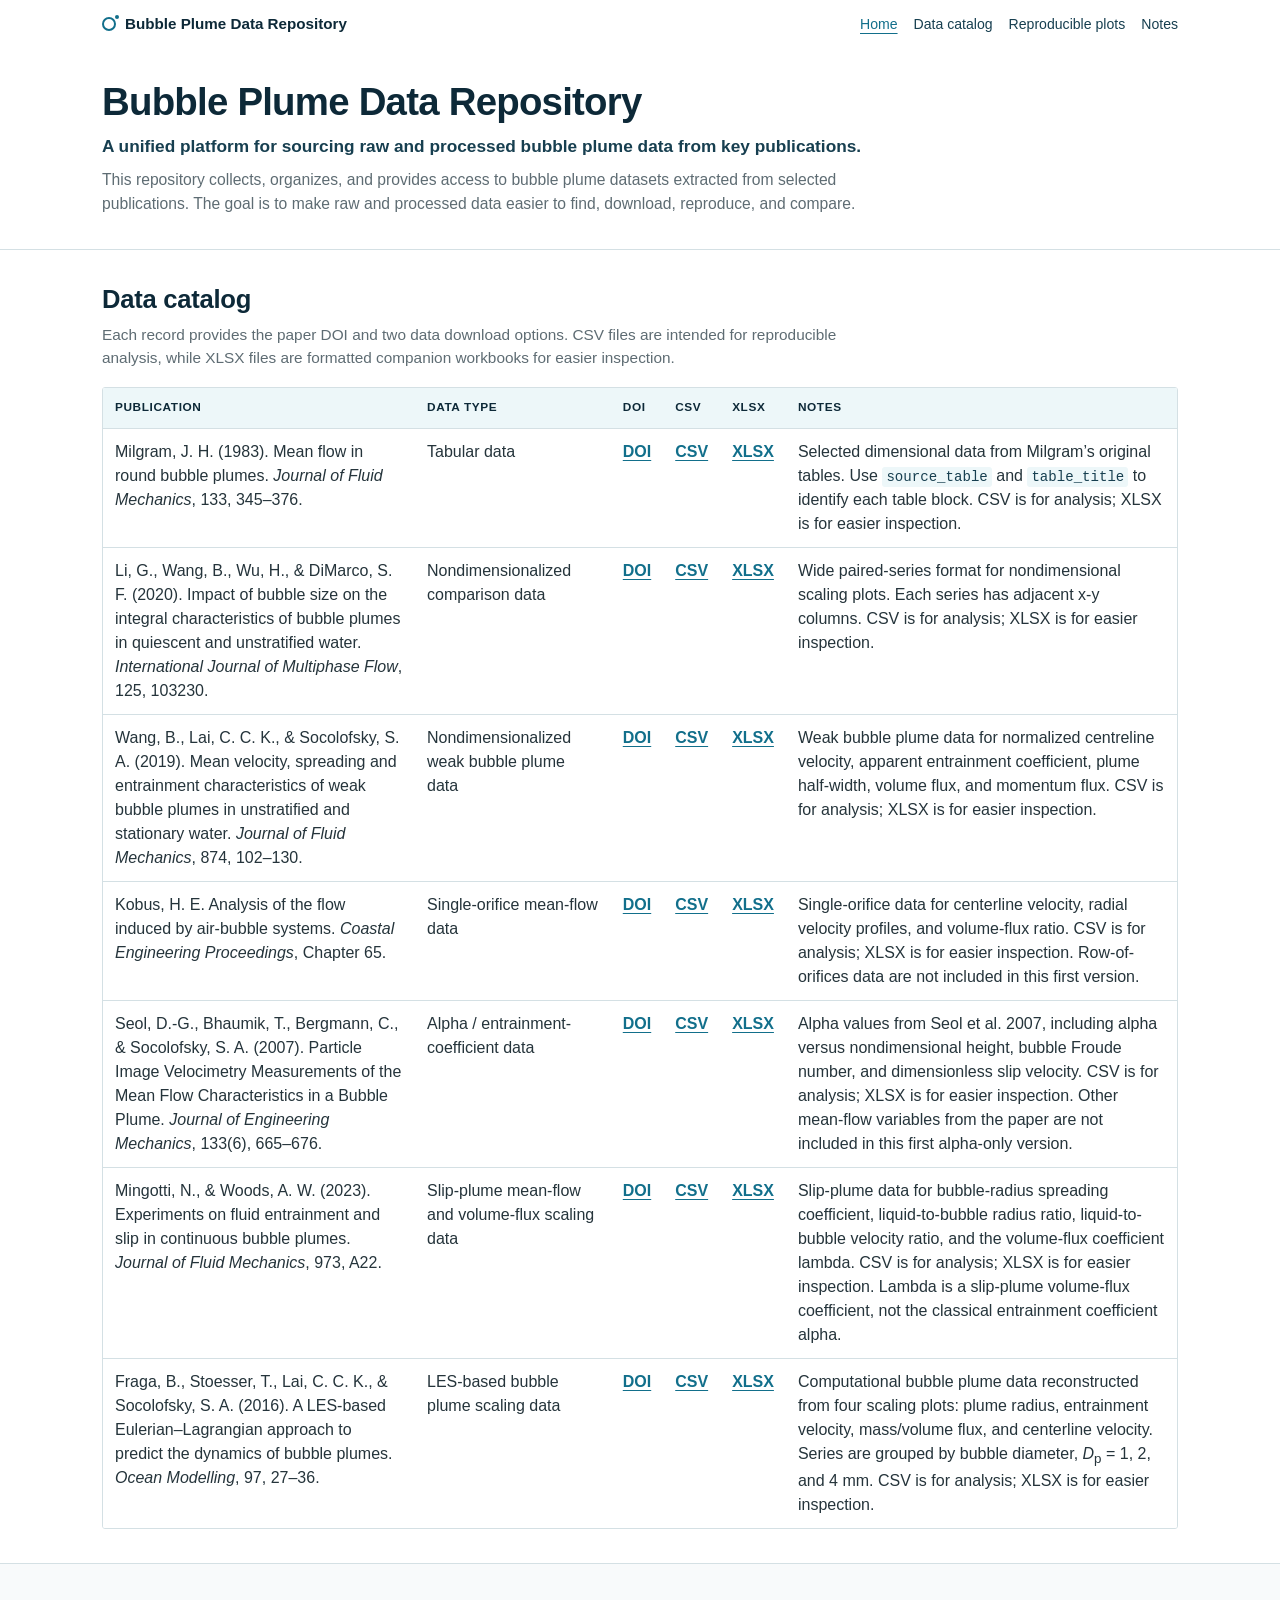
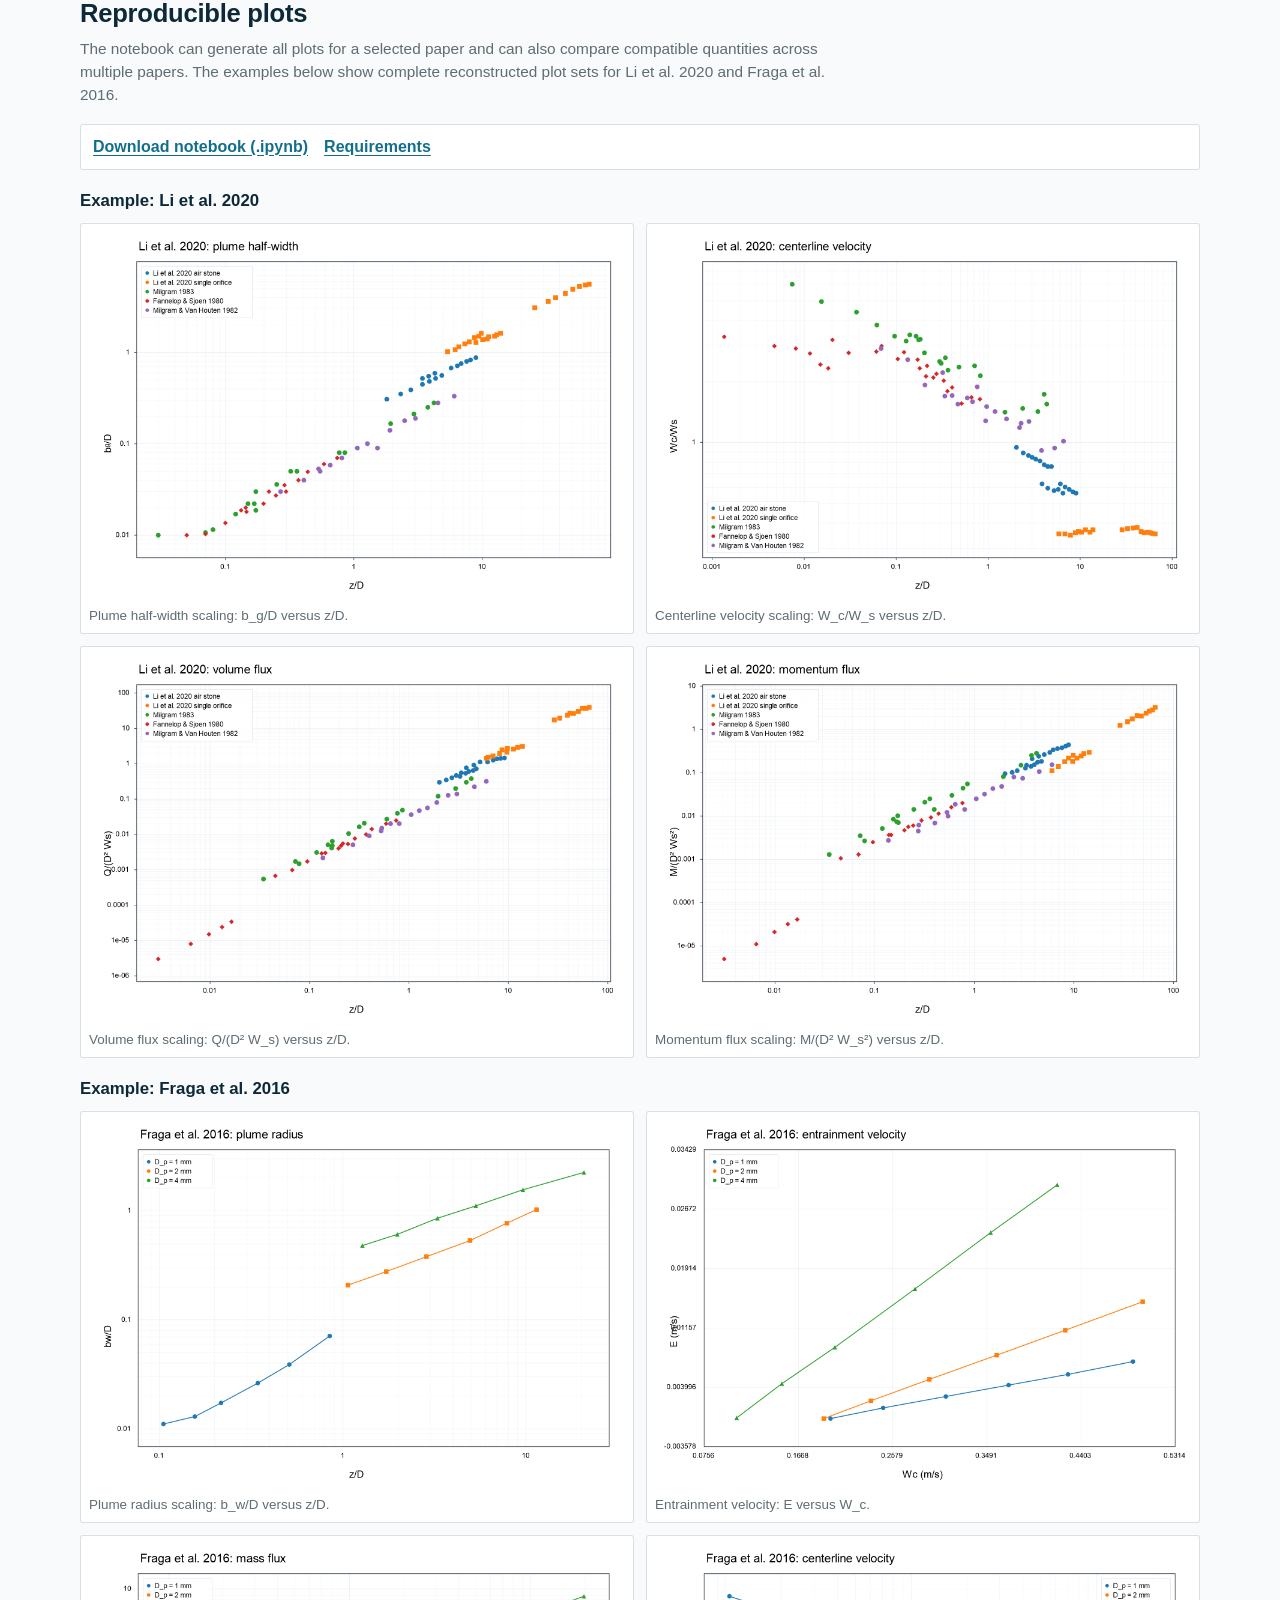
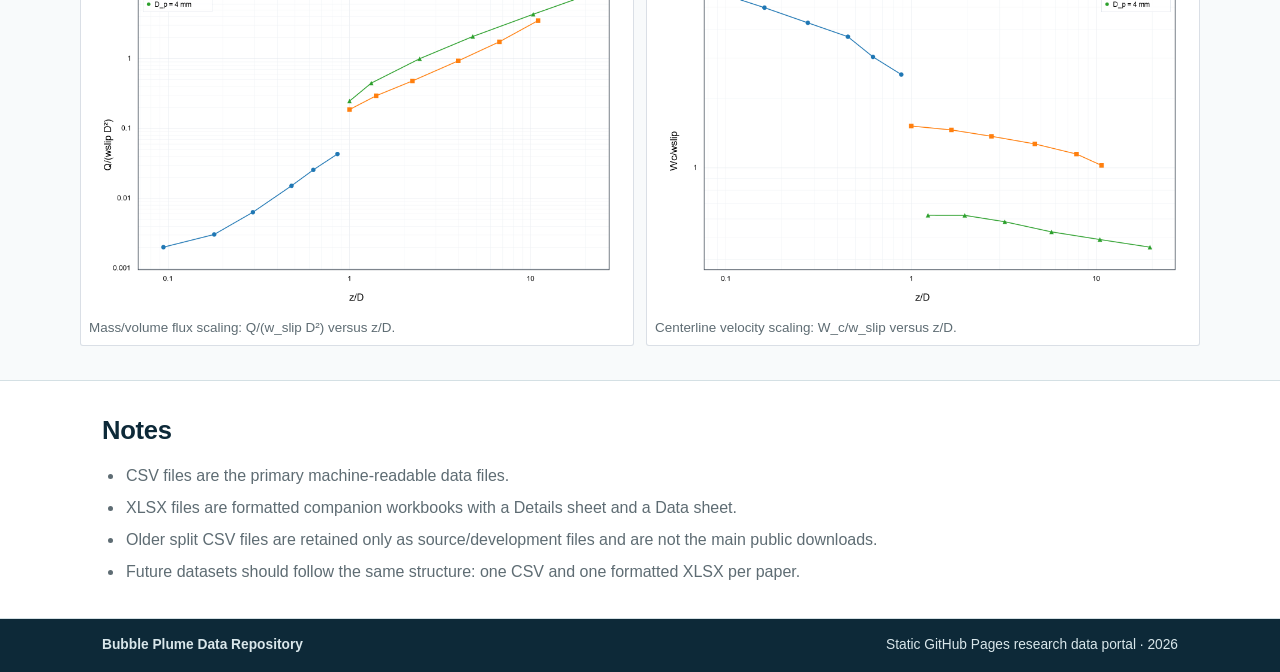
==== commit 806a7346: "plots_updates" ====
--- a/index.html
+++ b/index.html
@@ -255,8 +255,9 @@
       <div class="section-heading">
         <h2>Reproducible plots</h2>
         <p class="section-intro">
-          The notebook can generate all plots for a selected paper and can overlay comparable quantities
-          across multiple papers.
+          The notebook can generate all plots for a selected paper and can also compare compatible
+          quantities across multiple papers. The examples below show complete reconstructed plot sets
+          for Li et al. 2020 and Fraga et al. 2016.
         </p>
       </div>
 
@@ -265,46 +266,94 @@
         <a class="download-link" href="requirements.txt" download="requirements.txt">Requirements</a>
       </div>
 
-      <div class="figure-grid">
-        <figure class="figure-card">
-          <img
-            src="figures/reproducible_plots/li_2020_bgD_vs_zhat.png"
-            alt="Plot of nondimensional plume half-width b_g over D versus z over D."
-          />
-          <figcaption>
-            Plume half-width scaling from Li et al. 2020 comparison data.
-          </figcaption>
-        </figure>
-
-        <figure class="figure-card">
-          <img
-            src="figures/reproducible_plots/li_2020_Mhat_vs_zhat.png"
-            alt="Plot of nondimensional momentum flux versus z over D."
-          />
-          <figcaption>
-            Momentum flux scaling from Li et al. 2020 comparison data.
-          </figcaption>
-        </figure>
-
-        <figure class="figure-card">
-          <img
-            src="figures/reproducible_plots/wang_2019_UmUs_vs_zhat.png"
-            alt="Plot of Wang et al. 2019 normalized mean velocity versus z over D."
-          />
-          <figcaption>
-            Mean velocity scaling from Wang et al. 2019.
-          </figcaption>
-        </figure>
-
-        <figure class="figure-card">
-          <img
-            src="figures/reproducible_plots/wang_2019_alpha_vs_zhat.png"
-            alt="Plot of Wang et al. 2019 apparent entrainment coefficient versus z over D."
-          />
-          <figcaption>
-            Apparent entrainment coefficient from Wang et al. 2019.
-          </figcaption>
-        </figure>
+      <div class="plot-set">
+        <h3>Example: Li et al. 2020</h3>
+        <div class="figure-grid">
+          <figure class="figure-card">
+            <img
+              src="figures/reproducible_plots/li_2020_bgD_vs_zhat.png"
+              alt="Li et al. 2020 plume half-width scaling plot showing b_g over D versus z over D."
+            />
+            <figcaption>
+              Plume half-width scaling: b_g/D versus z/D.
+            </figcaption>
+          </figure>
+
+          <figure class="figure-card">
+            <img
+              src="figures/reproducible_plots/li_2020_WcWs_vs_zhat.png"
+              alt="Li et al. 2020 centerline velocity scaling plot showing W_c over W_s versus z over D."
+            />
+            <figcaption>
+              Centerline velocity scaling: W_c/W_s versus z/D.
+            </figcaption>
+          </figure>
+
+          <figure class="figure-card">
+            <img
+              src="figures/reproducible_plots/li_2020_Qhat_vs_zhat.png"
+              alt="Li et al. 2020 volume flux scaling plot showing Q over D squared W_s versus z over D."
+            />
+            <figcaption>
+              Volume flux scaling: Q/(D² W_s) versus z/D.
+            </figcaption>
+          </figure>
+
+          <figure class="figure-card">
+            <img
+              src="figures/reproducible_plots/li_2020_Mhat_vs_zhat.png"
+              alt="Li et al. 2020 momentum flux scaling plot showing M over D squared W_s squared versus z over D."
+            />
+            <figcaption>
+              Momentum flux scaling: M/(D² W_s²) versus z/D.
+            </figcaption>
+          </figure>
+        </div>
+      </div>
+
+      <div class="plot-set">
+        <h3>Example: Fraga et al. 2016</h3>
+        <div class="figure-grid">
+          <figure class="figure-card">
+            <img
+              src="figures/reproducible_plots/fraga_2016_plume_radius_bwD_vs_zD.png"
+              alt="Fraga et al. 2016 plume radius scaling plot showing b_w over D versus z over D."
+            />
+            <figcaption>
+              Plume radius scaling: b_w/D versus z/D.
+            </figcaption>
+          </figure>
+
+          <figure class="figure-card">
+            <img
+              src="figures/reproducible_plots/fraga_2016_E_vs_Wc.png"
+              alt="Fraga et al. 2016 entrainment velocity plot showing E versus W_c."
+            />
+            <figcaption>
+              Entrainment velocity: E versus W_c.
+            </figcaption>
+          </figure>
+
+          <figure class="figure-card">
+            <img
+              src="figures/reproducible_plots/fraga_2016_Q_over_wslipD2_vs_zD.png"
+              alt="Fraga et al. 2016 mass or volume flux scaling plot showing Q over w slip D squared versus z over D."
+            />
+            <figcaption>
+              Mass/volume flux scaling: Q/(w_slip D²) versus z/D.
+            </figcaption>
+          </figure>
+
+          <figure class="figure-card">
+            <img
+              src="figures/reproducible_plots/fraga_2016_WcWslip_vs_zD.png"
+              alt="Fraga et al. 2016 centerline velocity scaling plot showing W_c over w_slip versus z over D."
+            />
+            <figcaption>
+              Centerline velocity scaling: W_c/w_slip versus z/D.
+            </figcaption>
+          </figure>
+        </div>
       </div>
     </section>
 
--- a/style.css
+++ b/style.css
@@ -348,6 +348,15 @@
   gap: 12px;
 }
 
+.plot-set {
+  margin-top: 18px;
+}
+
+.plot-set h3 {
+  margin-bottom: 10px;
+  font-size: 1.05rem;
+}
+
 .figure-card {
   padding: 6px;
   border: 1px solid rgba(148, 163, 184, 0.35);
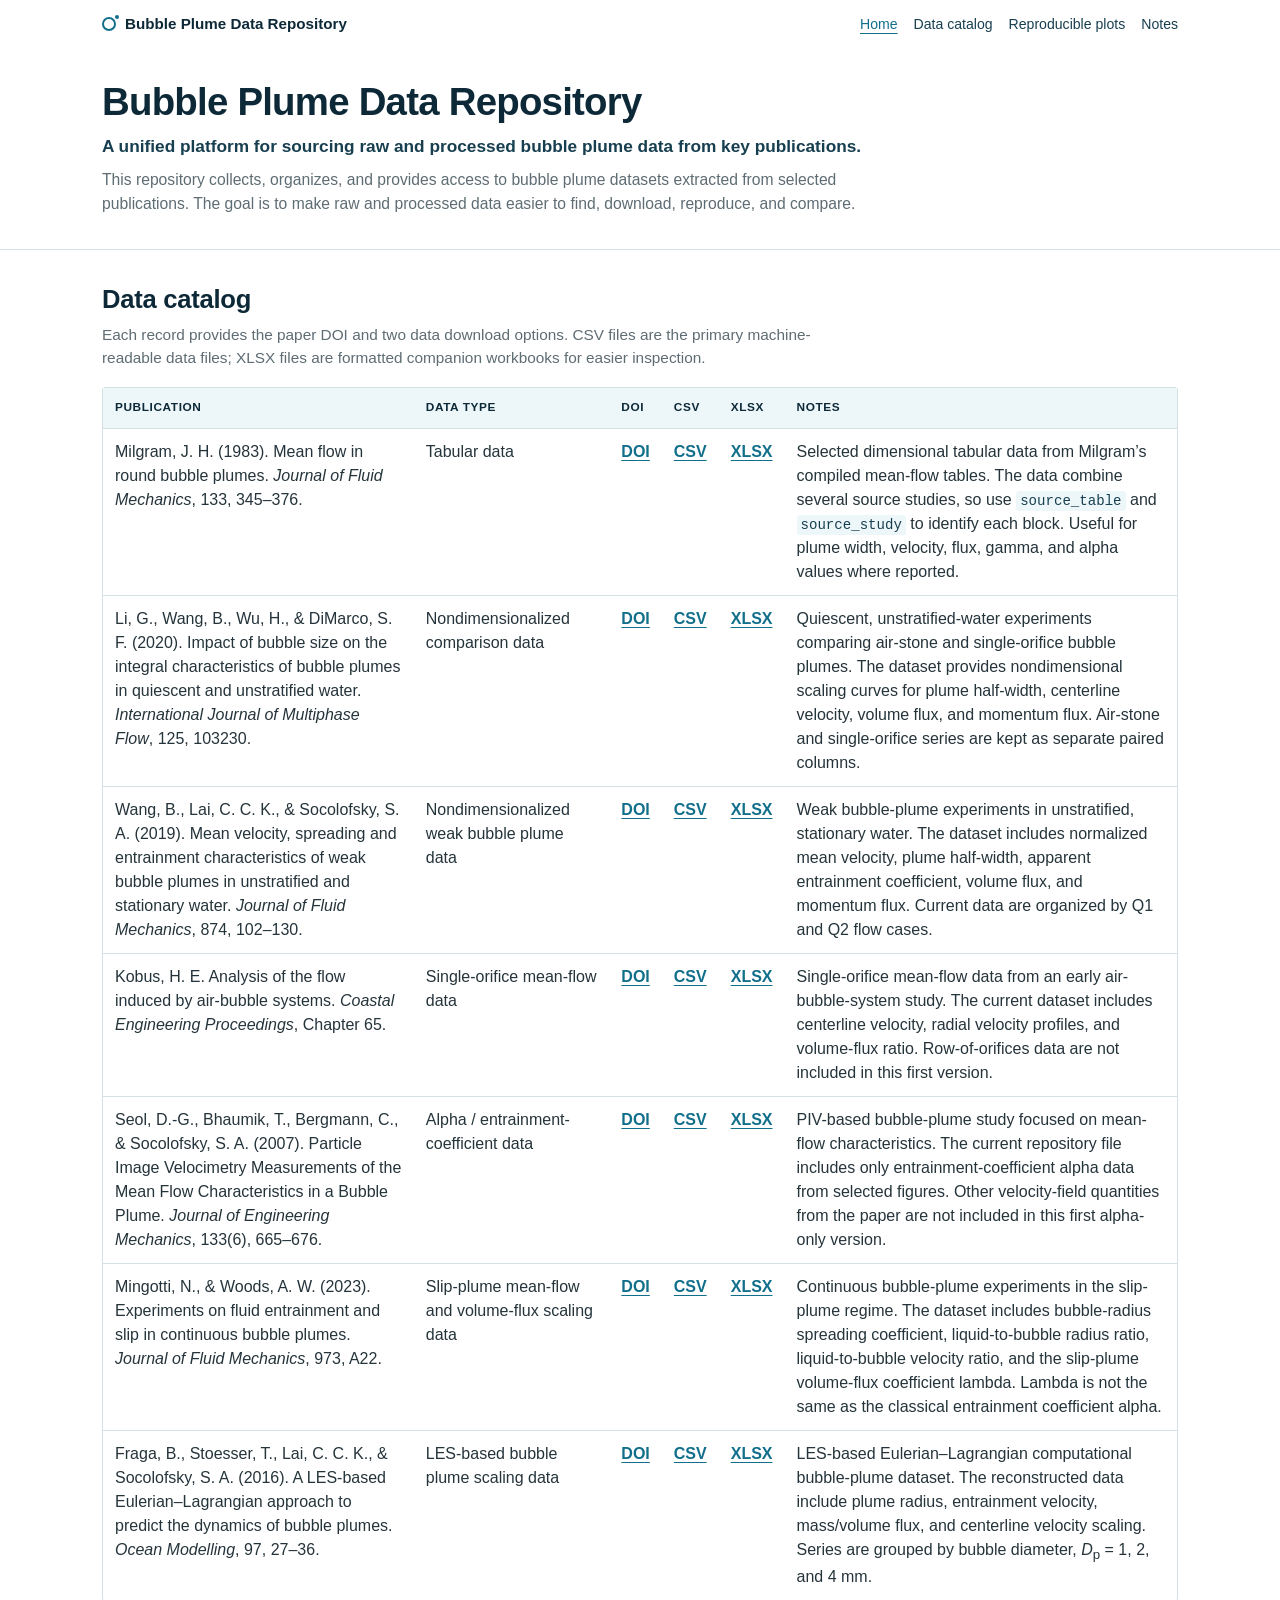
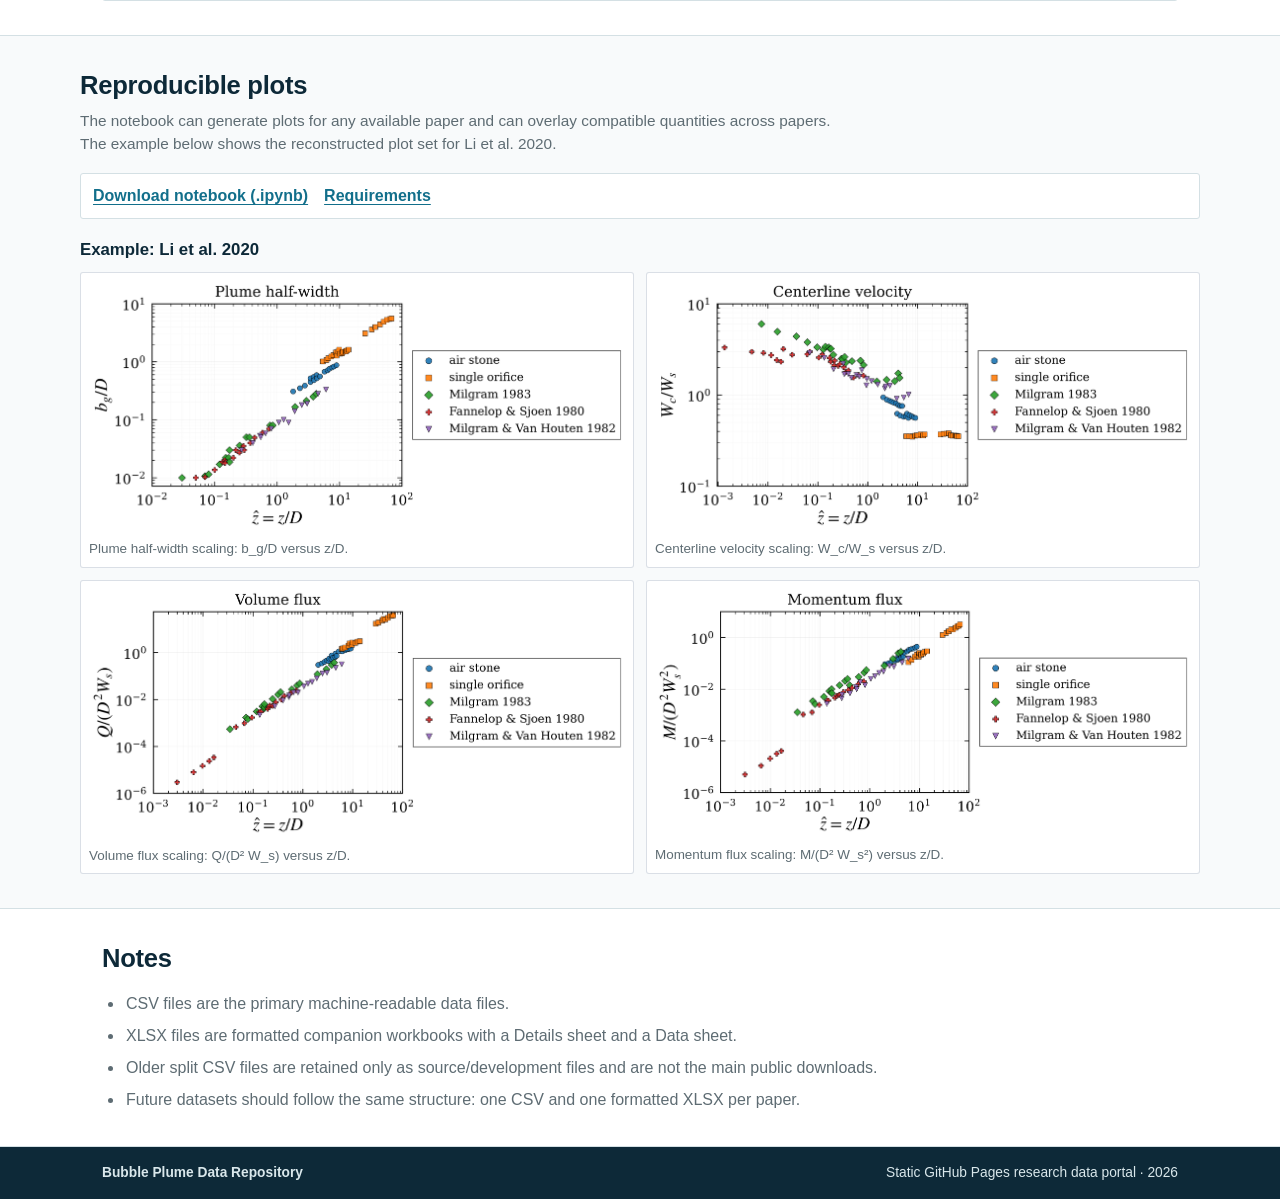
==== commit 2d67208b: "updated_website_parts" ====
--- a/index.html
+++ b/index.html
@@ -47,8 +47,8 @@
       <div class="section-heading">
         <h2>Data catalog</h2>
         <p class="section-intro">
-          Each record provides the paper DOI and two data download options. CSV files are intended for
-          reproducible analysis, while XLSX files are formatted companion workbooks for easier inspection.
+          Each record provides the paper DOI and two data download options. CSV files are the primary
+          machine-readable data files; XLSX files are formatted companion workbooks for easier inspection.
         </p>
       </div>
 
@@ -85,9 +85,10 @@
                 <a class="download-link" href="csv/paper_data_downloads/xlsx/papers/milgram_1983.xlsx" download>XLSX</a>
               </td>
               <td>
-                Selected dimensional data from Milgram&rsquo;s original tables. Use <code>source_table</code>
-                and <code>table_title</code> to identify each table block. CSV is for analysis; XLSX is for
-                easier inspection.
+                Selected dimensional tabular data from Milgram&rsquo;s compiled mean-flow tables. The data
+                combine several source studies, so use <code>source_table</code> and
+                <code>source_study</code> to identify each block. Useful for plume width, velocity, flux,
+                gamma, and alpha values where reported.
               </td>
             </tr>
             <tr>
@@ -111,8 +112,10 @@
                 <a class="download-link" href="csv/paper_data_downloads/xlsx/papers/li_2020.xlsx" download>XLSX</a>
               </td>
               <td>
-                Wide paired-series format for nondimensional scaling plots. Each series has adjacent x-y
-                columns. CSV is for analysis; XLSX is for easier inspection.
+                Quiescent, unstratified-water experiments comparing air-stone and single-orifice bubble
+                plumes. The dataset provides nondimensional scaling curves for plume half-width,
+                centerline velocity, volume flux, and momentum flux. Air-stone and single-orifice series
+                are kept as separate paired columns.
               </td>
             </tr>
             <tr>
@@ -136,9 +139,9 @@
                 <a class="download-link" href="csv/paper_data_downloads/xlsx/papers/wang_lai_socolofsky_2019.xlsx" download>XLSX</a>
               </td>
               <td>
-                Weak bubble plume data for normalized centreline velocity, apparent entrainment coefficient,
-                plume half-width, volume flux, and momentum flux. CSV is for analysis; XLSX is for easier
-                inspection.
+                Weak bubble-plume experiments in unstratified, stationary water. The dataset includes
+                normalized mean velocity, plume half-width, apparent entrainment coefficient, volume flux,
+                and momentum flux. Current data are organized by Q1 and Q2 flow cases.
               </td>
             </tr>
             <tr>
@@ -161,9 +164,9 @@
                 <a class="download-link" href="csv/paper_data_downloads/xlsx/papers/kobus_1968.xlsx" download>XLSX</a>
               </td>
               <td>
-                Single-orifice data for centerline velocity, radial velocity profiles, and volume-flux
-                ratio. CSV is for analysis; XLSX is for easier inspection. Row-of-orifices data are not
-                included in this first version.
+                Single-orifice mean-flow data from an early air-bubble-system study. The current dataset
+                includes centerline velocity, radial velocity profiles, and volume-flux ratio.
+                Row-of-orifices data are not included in this first version.
               </td>
             </tr>
             <tr>
@@ -187,10 +190,9 @@
                 <a class="download-link" href="csv/paper_data_downloads/xlsx/papers/seol_et_al_2007.xlsx" download>XLSX</a>
               </td>
               <td>
-                Alpha values from Seol et al. 2007, including alpha versus nondimensional height, bubble
-                Froude number, and dimensionless slip velocity. CSV is for analysis; XLSX is for easier
-                inspection. Other mean-flow variables from the paper are not included in this first
-                alpha-only version.
+                PIV-based bubble-plume study focused on mean-flow characteristics. The current repository
+                file includes only entrainment-coefficient alpha data from selected figures. Other
+                velocity-field quantities from the paper are not included in this first alpha-only version.
               </td>
             </tr>
             <tr>
@@ -213,10 +215,10 @@
                 <a class="download-link" href="csv/paper_data_downloads/xlsx/papers/mingotti_woods_2023.xlsx" download>XLSX</a>
               </td>
               <td>
-                Slip-plume data for bubble-radius spreading coefficient, liquid-to-bubble radius ratio,
-                liquid-to-bubble velocity ratio, and the volume-flux coefficient lambda. CSV is for
-                analysis; XLSX is for easier inspection. Lambda is a slip-plume volume-flux coefficient,
-                not the classical entrainment coefficient alpha.
+                Continuous bubble-plume experiments in the slip-plume regime. The dataset includes
+                bubble-radius spreading coefficient, liquid-to-bubble radius ratio, liquid-to-bubble
+                velocity ratio, and the slip-plume volume-flux coefficient lambda. Lambda is not the same
+                as the classical entrainment coefficient alpha.
               </td>
             </tr>
             <tr>
@@ -240,10 +242,9 @@
                 <a class="download-link" href="csv/paper_data_downloads/xlsx/papers/fraga_et_al_2016.xlsx" download>XLSX</a>
               </td>
               <td>
-                Computational bubble plume data reconstructed from four scaling plots: plume radius,
-                entrainment velocity, mass/volume flux, and centerline velocity. Series are grouped by
-                bubble diameter, <em>D</em><sub>p</sub> = 1, 2, and 4 mm. CSV is for analysis; XLSX is
-                for easier inspection.
+                LES-based Eulerian&ndash;Lagrangian computational bubble-plume dataset. The reconstructed data
+                include plume radius, entrainment velocity, mass/volume flux, and centerline velocity
+                scaling. Series are grouped by bubble diameter, <em>D</em><sub>p</sub> = 1, 2, and 4 mm.
               </td>
             </tr>
           </tbody>
@@ -255,9 +256,8 @@
       <div class="section-heading">
         <h2>Reproducible plots</h2>
         <p class="section-intro">
-          The notebook can generate all plots for a selected paper and can also compare compatible
-          quantities across multiple papers. The examples below show complete reconstructed plot sets
-          for Li et al. 2020 and Fraga et al. 2016.
+          The notebook can generate plots for any available paper and can overlay compatible quantities
+          across papers. The example below shows the reconstructed plot set for Li et al. 2020.
         </p>
       </div>
 
@@ -310,51 +310,6 @@
           </figure>
         </div>
       </div>
-
-      <div class="plot-set">
-        <h3>Example: Fraga et al. 2016</h3>
-        <div class="figure-grid">
-          <figure class="figure-card">
-            <img
-              src="figures/reproducible_plots/fraga_2016_plume_radius_bwD_vs_zD.png"
-              alt="Fraga et al. 2016 plume radius scaling plot showing b_w over D versus z over D."
-            />
-            <figcaption>
-              Plume radius scaling: b_w/D versus z/D.
-            </figcaption>
-          </figure>
-
-          <figure class="figure-card">
-            <img
-              src="figures/reproducible_plots/fraga_2016_E_vs_Wc.png"
-              alt="Fraga et al. 2016 entrainment velocity plot showing E versus W_c."
-            />
-            <figcaption>
-              Entrainment velocity: E versus W_c.
-            </figcaption>
-          </figure>
-
-          <figure class="figure-card">
-            <img
-              src="figures/reproducible_plots/fraga_2016_Q_over_wslipD2_vs_zD.png"
-              alt="Fraga et al. 2016 mass or volume flux scaling plot showing Q over w slip D squared versus z over D."
-            />
-            <figcaption>
-              Mass/volume flux scaling: Q/(w_slip D²) versus z/D.
-            </figcaption>
-          </figure>
-
-          <figure class="figure-card">
-            <img
-              src="figures/reproducible_plots/fraga_2016_WcWslip_vs_zD.png"
-              alt="Fraga et al. 2016 centerline velocity scaling plot showing W_c over w_slip versus z over D."
-            />
-            <figcaption>
-              Centerline velocity scaling: W_c/w_slip versus z/D.
-            </figcaption>
-          </figure>
-        </div>
-      </div>
     </section>
 
     <section id="notes" class="section">
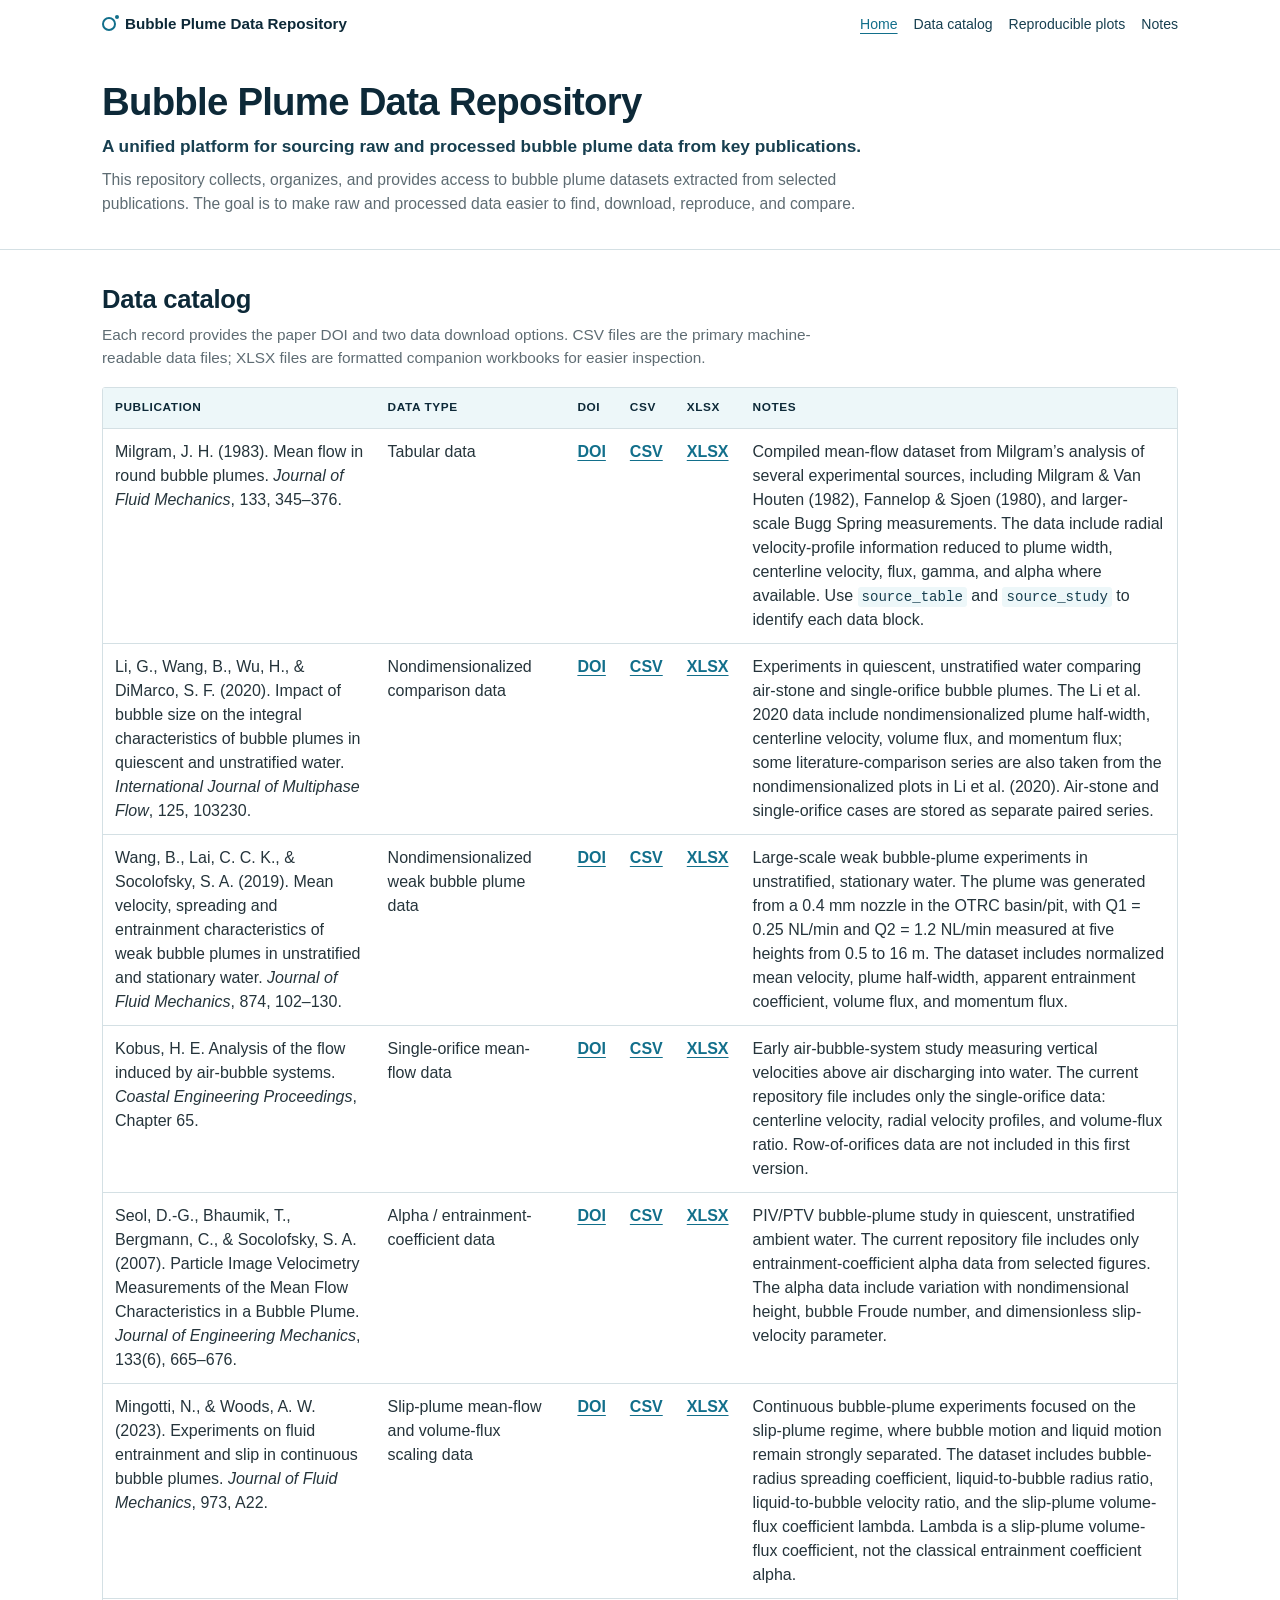
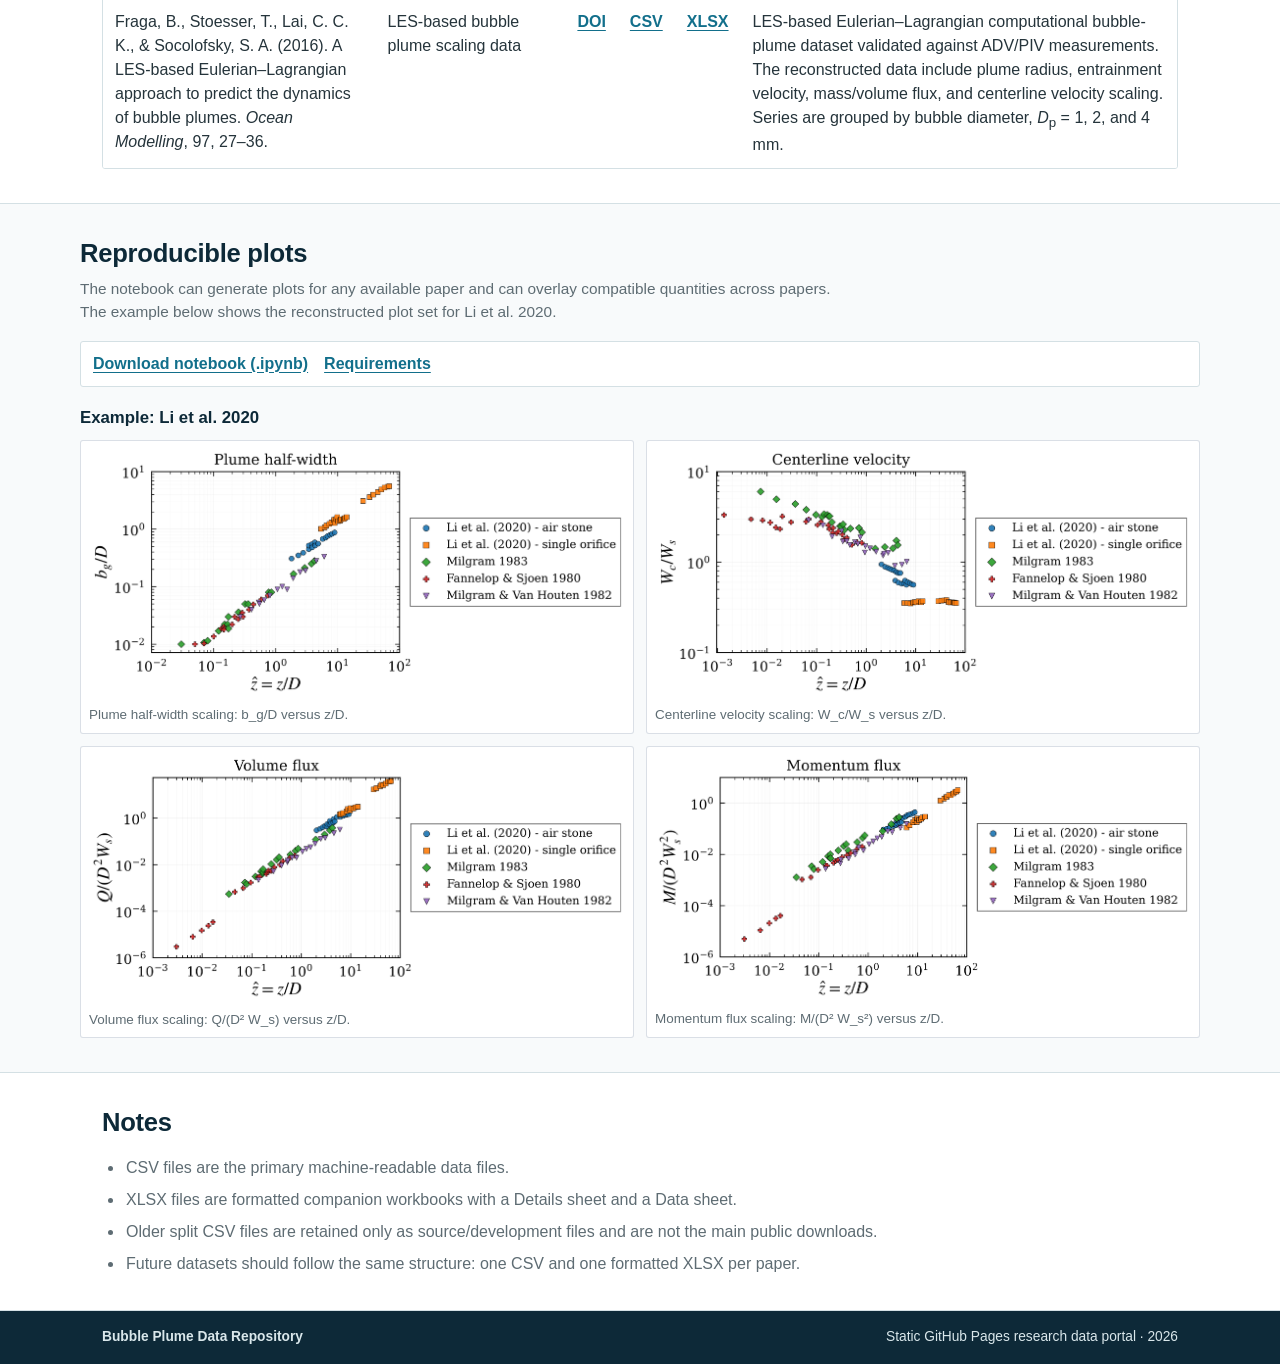
==== commit c433ab29: "updated_notes" ====
--- a/index.html
+++ b/index.html
@@ -85,10 +85,11 @@
                 <a class="download-link" href="csv/paper_data_downloads/xlsx/papers/milgram_1983.xlsx" download>XLSX</a>
               </td>
               <td>
-                Selected dimensional tabular data from Milgram&rsquo;s compiled mean-flow tables. The data
-                combine several source studies, so use <code>source_table</code> and
-                <code>source_study</code> to identify each block. Useful for plume width, velocity, flux,
-                gamma, and alpha values where reported.
+                Compiled mean-flow dataset from Milgram&rsquo;s analysis of several experimental sources,
+                including Milgram &amp; Van Houten (1982), Fannelop &amp; Sjoen (1980), and larger-scale
+                Bugg Spring measurements. The data include radial velocity-profile information reduced
+                to plume width, centerline velocity, flux, gamma, and alpha where available. Use
+                <code>source_table</code> and <code>source_study</code> to identify each data block.
               </td>
             </tr>
             <tr>
@@ -112,10 +113,11 @@
                 <a class="download-link" href="csv/paper_data_downloads/xlsx/papers/li_2020.xlsx" download>XLSX</a>
               </td>
               <td>
-                Quiescent, unstratified-water experiments comparing air-stone and single-orifice bubble
-                plumes. The dataset provides nondimensional scaling curves for plume half-width,
-                centerline velocity, volume flux, and momentum flux. Air-stone and single-orifice series
-                are kept as separate paired columns.
+                Experiments in quiescent, unstratified water comparing air-stone and single-orifice
+                bubble plumes. The Li et al. 2020 data include nondimensionalized plume half-width,
+                centerline velocity, volume flux, and momentum flux; some literature-comparison series
+                are also taken from the nondimensionalized plots in Li et al. (2020). Air-stone and
+                single-orifice cases are stored as separate paired series.
               </td>
             </tr>
             <tr>
@@ -139,9 +141,11 @@
                 <a class="download-link" href="csv/paper_data_downloads/xlsx/papers/wang_lai_socolofsky_2019.xlsx" download>XLSX</a>
               </td>
               <td>
-                Weak bubble-plume experiments in unstratified, stationary water. The dataset includes
-                normalized mean velocity, plume half-width, apparent entrainment coefficient, volume flux,
-                and momentum flux. Current data are organized by Q1 and Q2 flow cases.
+                Large-scale weak bubble-plume experiments in unstratified, stationary water. The plume
+                was generated from a 0.4 mm nozzle in the OTRC basin/pit, with Q1 = 0.25 NL/min and
+                Q2 = 1.2 NL/min measured at five heights from 0.5 to 16 m. The dataset includes
+                normalized mean velocity, plume half-width, apparent entrainment coefficient, volume
+                flux, and momentum flux.
               </td>
             </tr>
             <tr>
@@ -164,9 +168,10 @@
                 <a class="download-link" href="csv/paper_data_downloads/xlsx/papers/kobus_1968.xlsx" download>XLSX</a>
               </td>
               <td>
-                Single-orifice mean-flow data from an early air-bubble-system study. The current dataset
-                includes centerline velocity, radial velocity profiles, and volume-flux ratio.
-                Row-of-orifices data are not included in this first version.
+                Early air-bubble-system study measuring vertical velocities above air discharging into
+                water. The current repository file includes only the single-orifice data: centerline
+                velocity, radial velocity profiles, and volume-flux ratio. Row-of-orifices data are not
+                included in this first version.
               </td>
             </tr>
             <tr>
@@ -190,9 +195,10 @@
                 <a class="download-link" href="csv/paper_data_downloads/xlsx/papers/seol_et_al_2007.xlsx" download>XLSX</a>
               </td>
               <td>
-                PIV-based bubble-plume study focused on mean-flow characteristics. The current repository
-                file includes only entrainment-coefficient alpha data from selected figures. Other
-                velocity-field quantities from the paper are not included in this first alpha-only version.
+                PIV/PTV bubble-plume study in quiescent, unstratified ambient water. The current
+                repository file includes only entrainment-coefficient alpha data from selected figures.
+                The alpha data include variation with nondimensional height, bubble Froude number, and
+                dimensionless slip-velocity parameter.
               </td>
             </tr>
             <tr>
@@ -215,10 +221,11 @@
                 <a class="download-link" href="csv/paper_data_downloads/xlsx/papers/mingotti_woods_2023.xlsx" download>XLSX</a>
               </td>
               <td>
-                Continuous bubble-plume experiments in the slip-plume regime. The dataset includes
-                bubble-radius spreading coefficient, liquid-to-bubble radius ratio, liquid-to-bubble
-                velocity ratio, and the slip-plume volume-flux coefficient lambda. Lambda is not the same
-                as the classical entrainment coefficient alpha.
+                Continuous bubble-plume experiments focused on the slip-plume regime, where bubble
+                motion and liquid motion remain strongly separated. The dataset includes bubble-radius
+                spreading coefficient, liquid-to-bubble radius ratio, liquid-to-bubble velocity ratio,
+                and the slip-plume volume-flux coefficient lambda. Lambda is a slip-plume volume-flux
+                coefficient, not the classical entrainment coefficient alpha.
               </td>
             </tr>
             <tr>
@@ -242,9 +249,10 @@
                 <a class="download-link" href="csv/paper_data_downloads/xlsx/papers/fraga_et_al_2016.xlsx" download>XLSX</a>
               </td>
               <td>
-                LES-based Eulerian&ndash;Lagrangian computational bubble-plume dataset. The reconstructed data
-                include plume radius, entrainment velocity, mass/volume flux, and centerline velocity
-                scaling. Series are grouped by bubble diameter, <em>D</em><sub>p</sub> = 1, 2, and 4 mm.
+                LES-based Eulerian&ndash;Lagrangian computational bubble-plume dataset validated against
+                ADV/PIV measurements. The reconstructed data include plume radius, entrainment velocity,
+                mass/volume flux, and centerline velocity scaling. Series are grouped by bubble diameter,
+                <em>D</em><sub>p</sub> = 1, 2, and 4 mm.
               </td>
             </tr>
           </tbody>
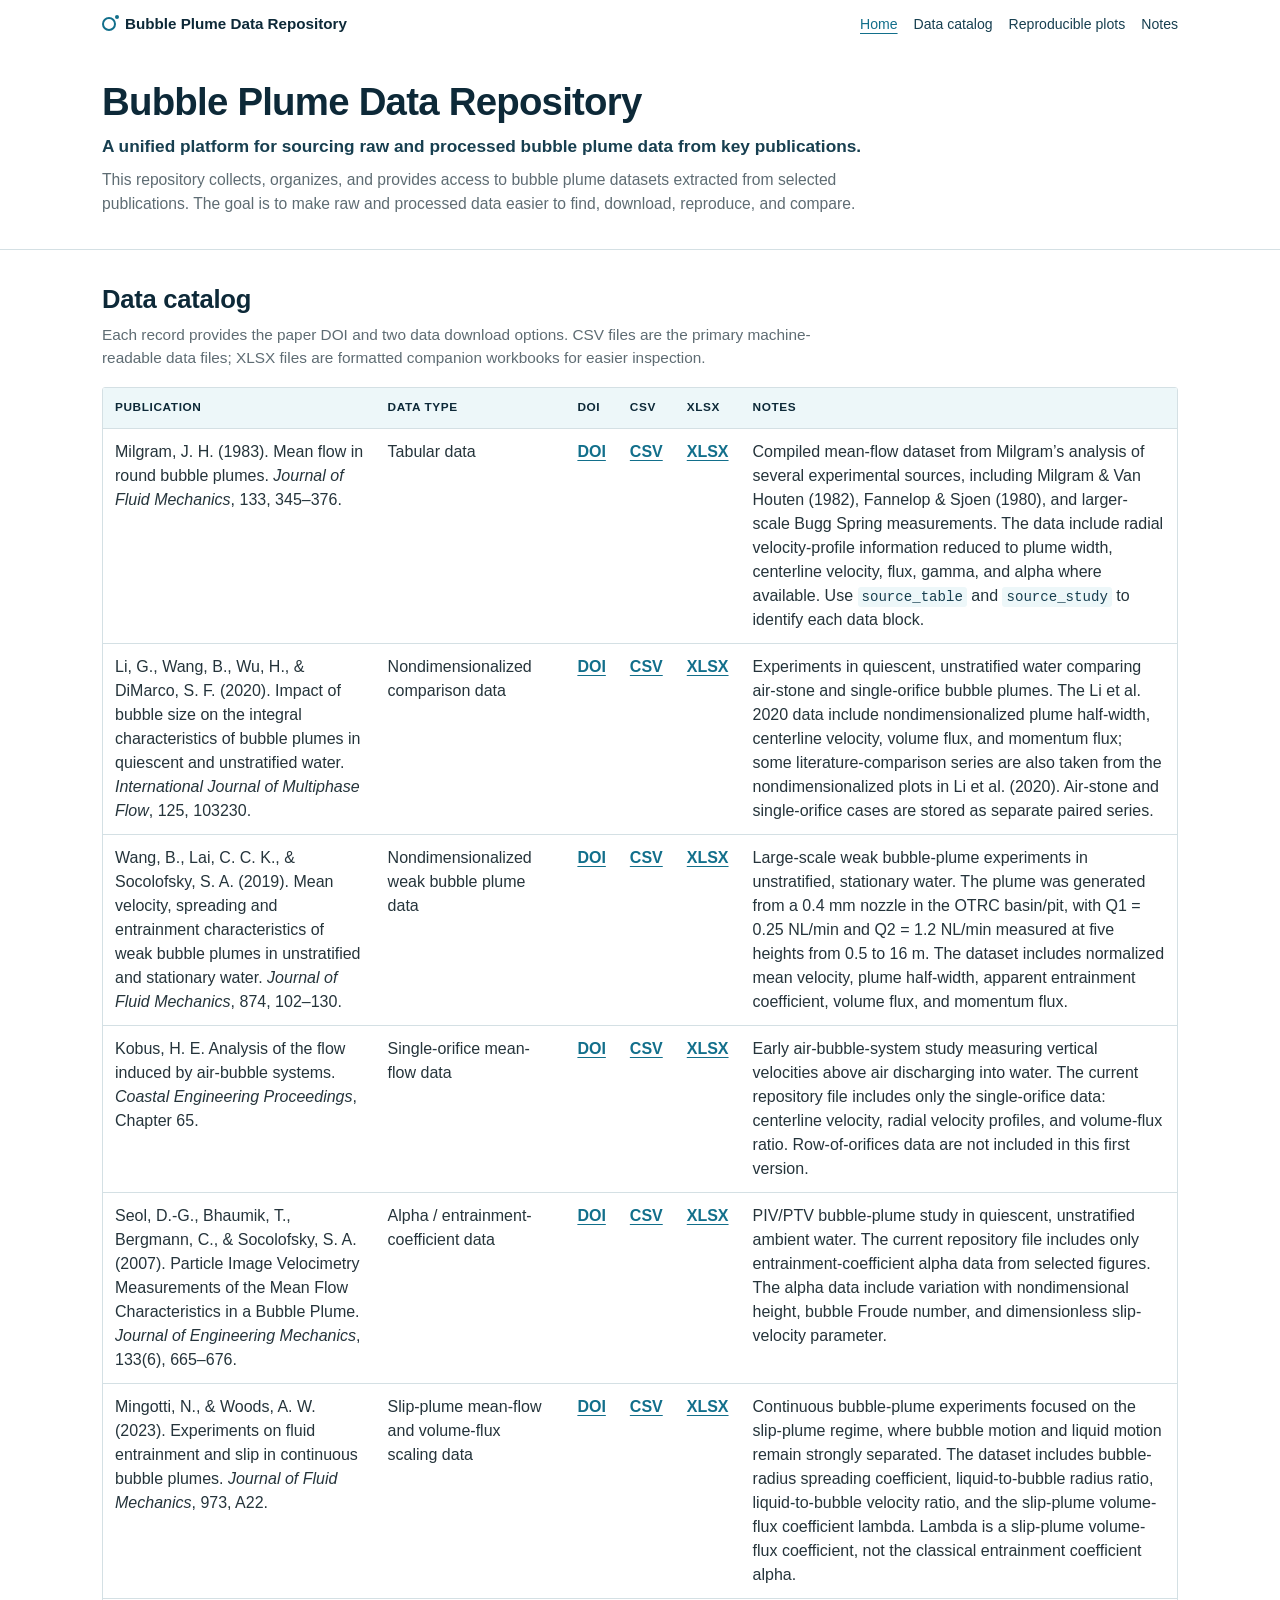
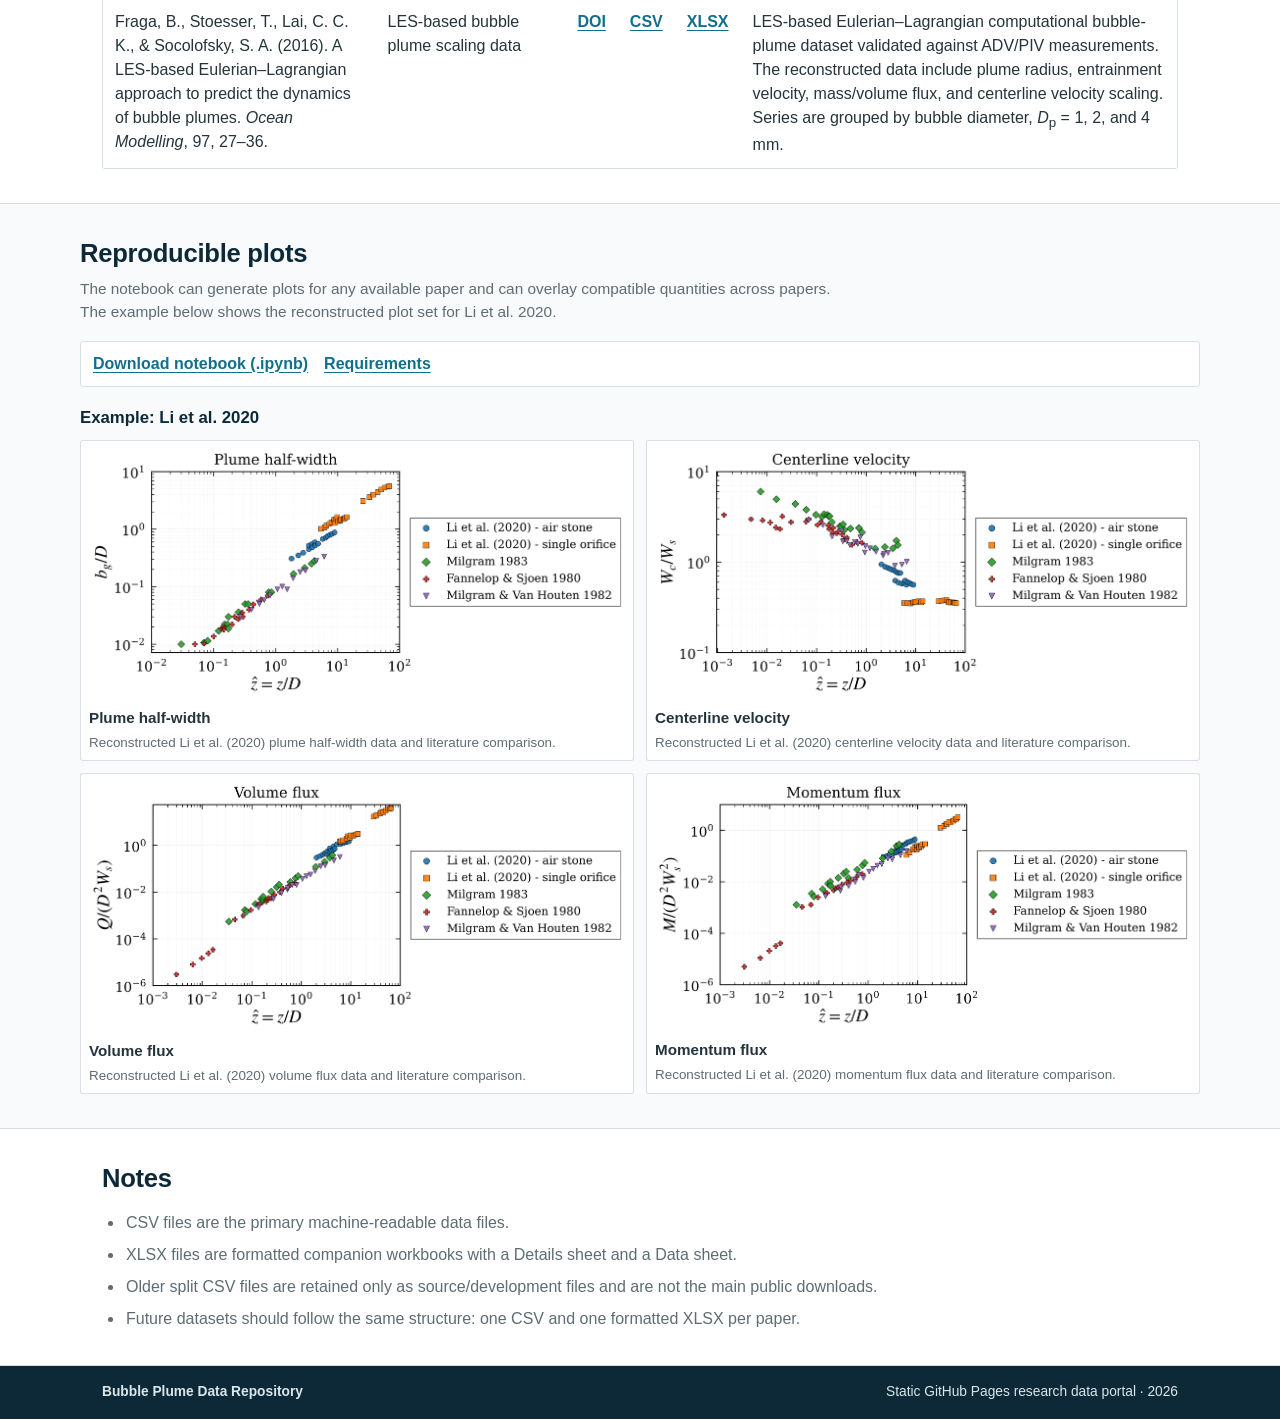
==== commit 7954c60a: "updated_figures" ====
--- a/index.html
+++ b/index.html
@@ -279,41 +279,45 @@
         <div class="figure-grid">
           <figure class="figure-card">
             <img
-              src="figures/reproducible_plots/li_2020_bgD_vs_zhat.png"
+              src="figures/reproducible_plots/li_2020_bgD_vs_zhat.png?v=2"
               alt="Li et al. 2020 plume half-width scaling plot showing b_g over D versus z over D."
             />
+            <h4>Plume half-width</h4>
             <figcaption>
-              Plume half-width scaling: b_g/D versus z/D.
+              Reconstructed Li et al. (2020) plume half-width data and literature comparison.
             </figcaption>
           </figure>
 
           <figure class="figure-card">
             <img
-              src="figures/reproducible_plots/li_2020_WcWs_vs_zhat.png"
+              src="figures/reproducible_plots/li_2020_WcWs_vs_zhat.png?v=2"
               alt="Li et al. 2020 centerline velocity scaling plot showing W_c over W_s versus z over D."
             />
+            <h4>Centerline velocity</h4>
             <figcaption>
-              Centerline velocity scaling: W_c/W_s versus z/D.
+              Reconstructed Li et al. (2020) centerline velocity data and literature comparison.
             </figcaption>
           </figure>
 
           <figure class="figure-card">
             <img
-              src="figures/reproducible_plots/li_2020_Qhat_vs_zhat.png"
+              src="figures/reproducible_plots/li_2020_Qhat_vs_zhat.png?v=2"
               alt="Li et al. 2020 volume flux scaling plot showing Q over D squared W_s versus z over D."
             />
+            <h4>Volume flux</h4>
             <figcaption>
-              Volume flux scaling: Q/(D² W_s) versus z/D.
+              Reconstructed Li et al. (2020) volume flux data and literature comparison.
             </figcaption>
           </figure>
 
           <figure class="figure-card">
             <img
-              src="figures/reproducible_plots/li_2020_Mhat_vs_zhat.png"
+              src="figures/reproducible_plots/li_2020_Mhat_vs_zhat.png?v=2"
               alt="Li et al. 2020 momentum flux scaling plot showing M over D squared W_s squared versus z over D."
             />
+            <h4>Momentum flux</h4>
             <figcaption>
-              Momentum flux scaling: M/(D² W_s²) versus z/D.
+              Reconstructed Li et al. (2020) momentum flux data and literature comparison.
             </figcaption>
           </figure>
         </div>
--- a/style.css
+++ b/style.css
@@ -370,6 +370,13 @@
   height: auto;
 }
 
+.figure-card h4 {
+  margin: 8px 2px 0;
+  color: var(--text);
+  font-size: 0.95rem;
+  line-height: 1.3;
+}
+
 .figure-grid figcaption {
   margin: 6px 2px 2px;
   color: var(--muted);
